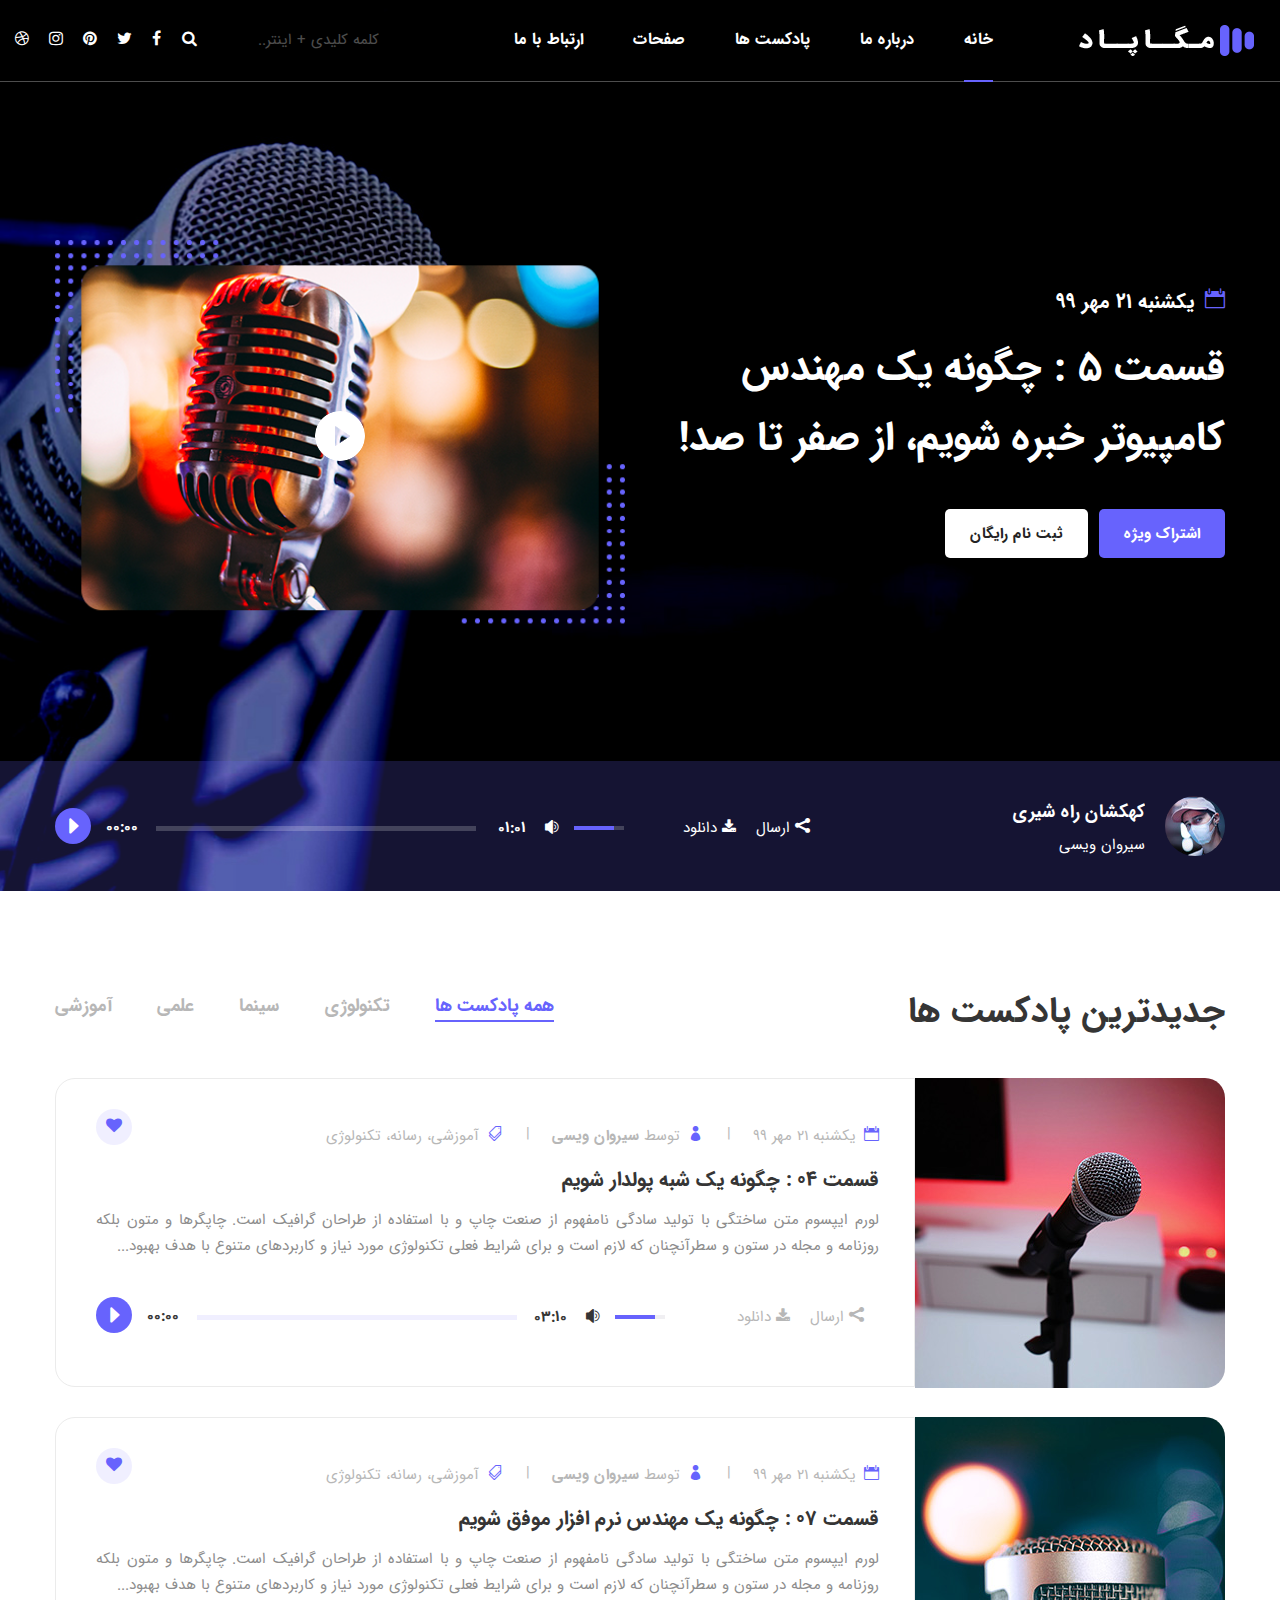
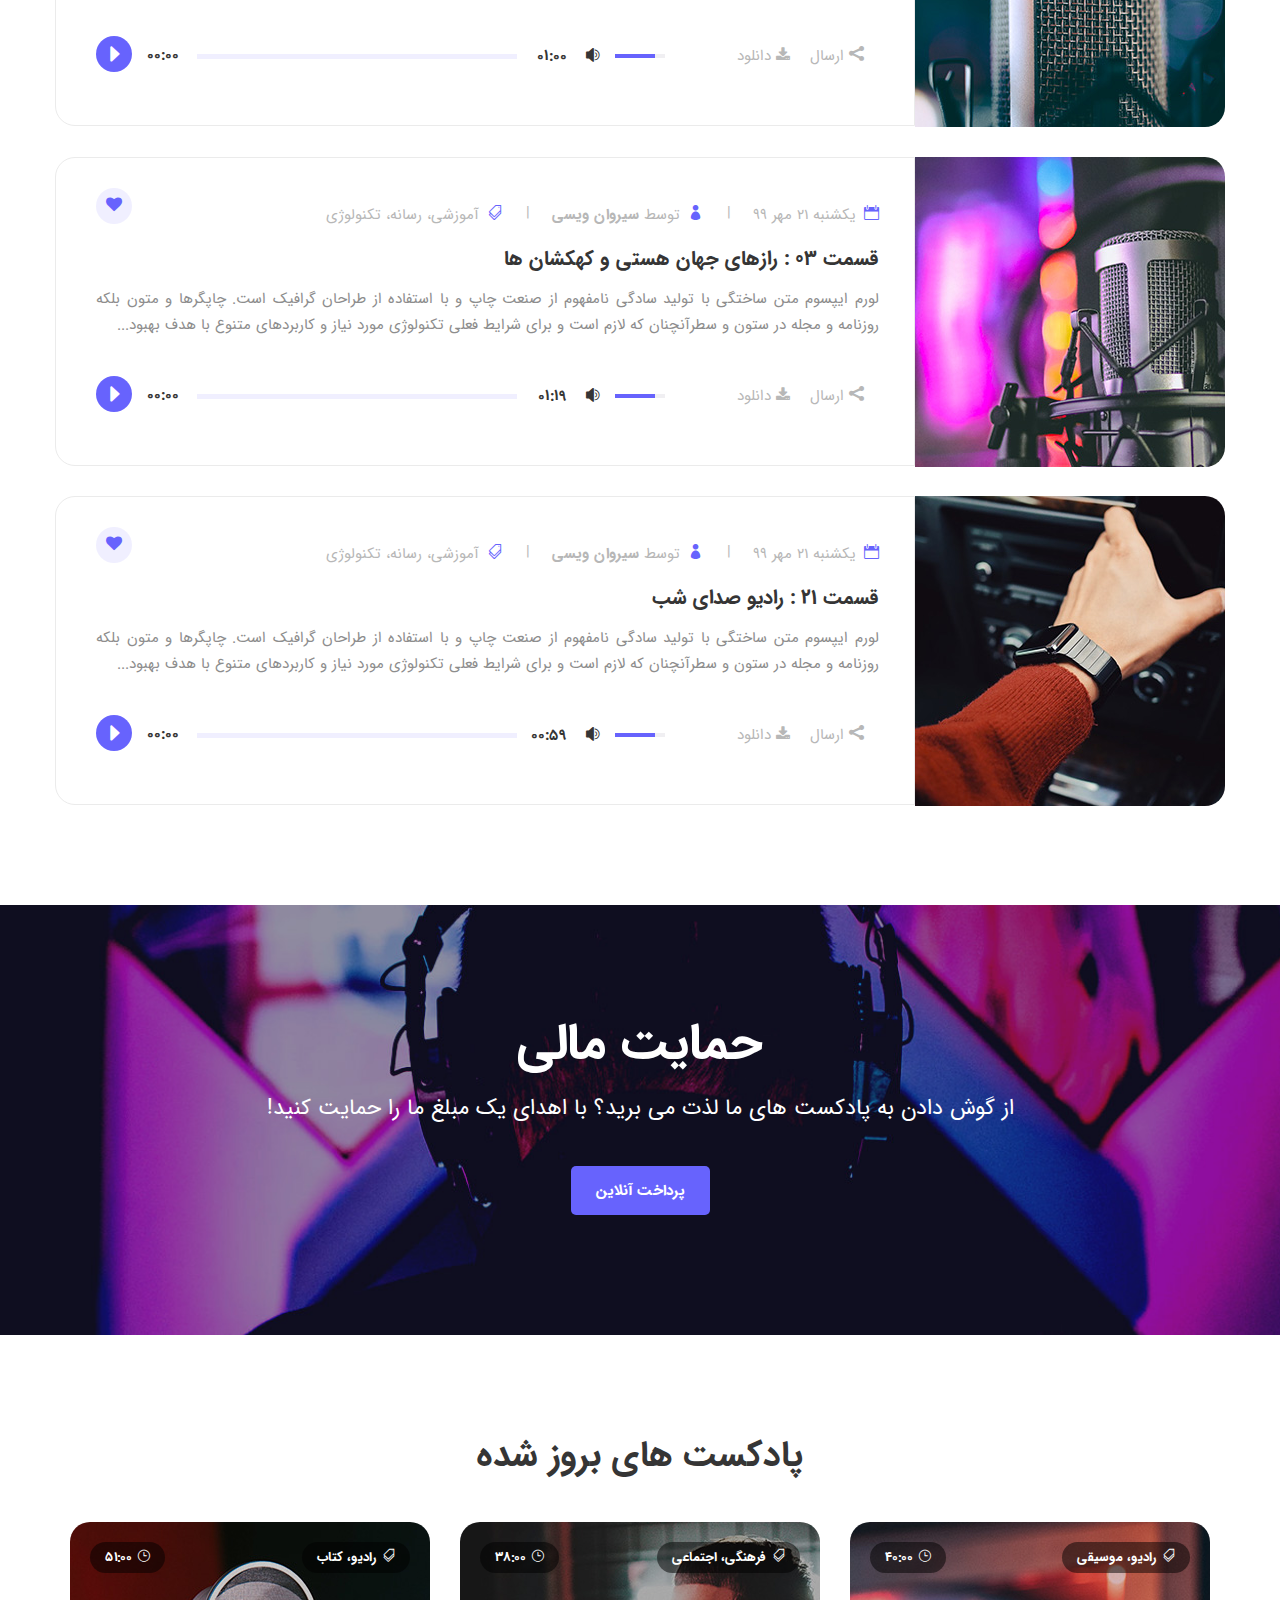
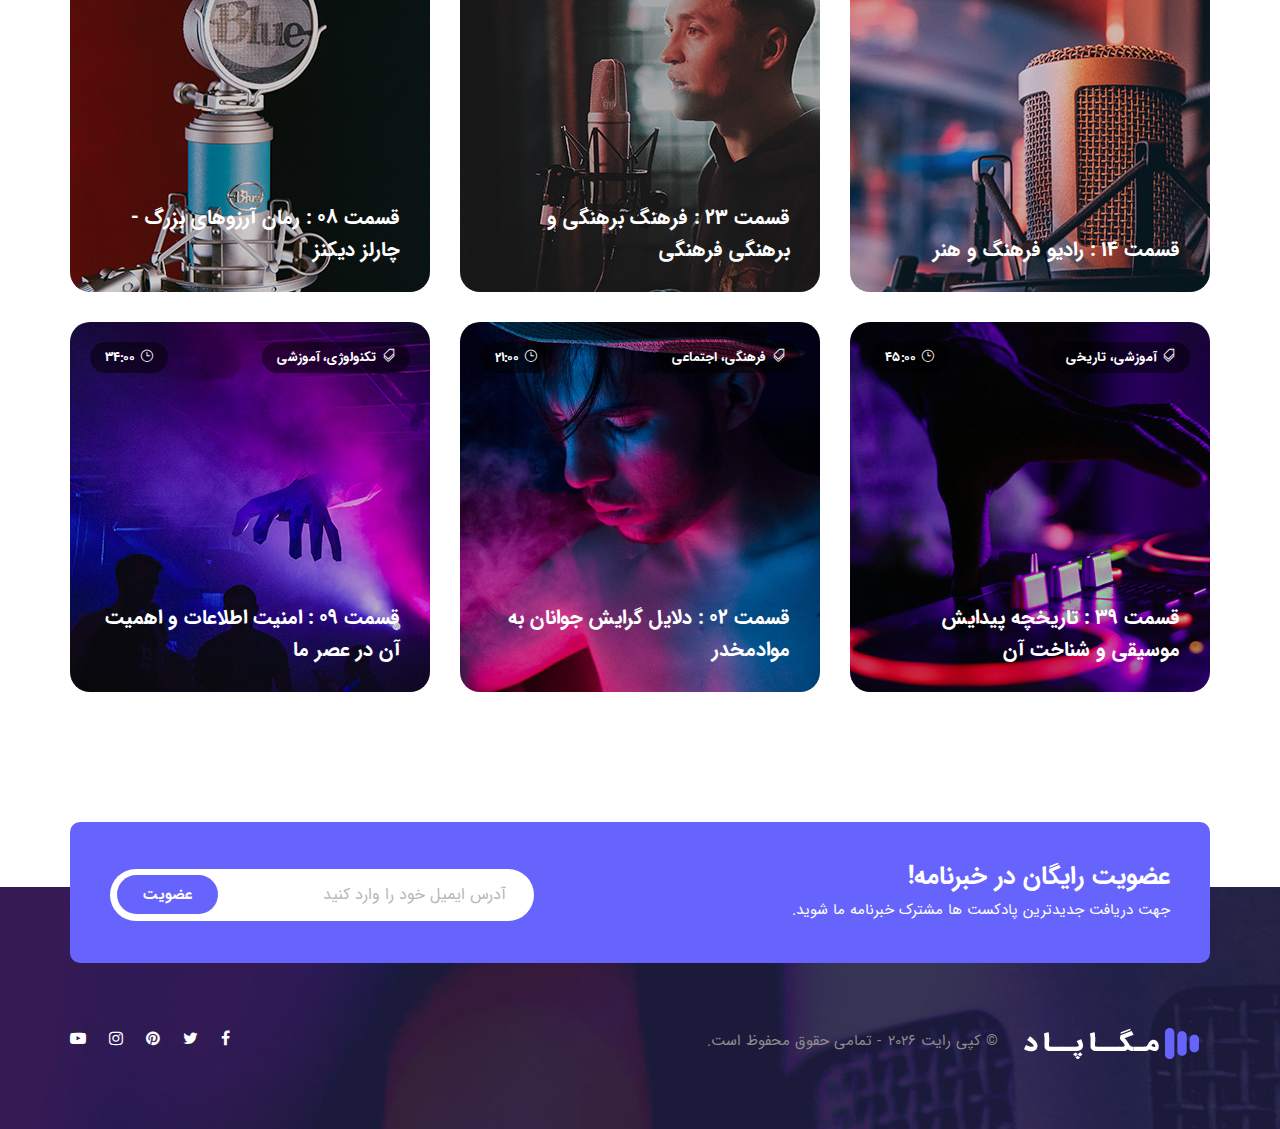
==== index.html @ a7cc5e94 "start project" ====
<!DOCTYPE html>
<html lang="fa">

<head>
    <meta charset="UTF-8">
    <meta name="description" content="Megapod Template">
    <meta name="keywords" content="Megapod, unica, creative, html">
    <meta name="viewport" content="width=device-width, initial-scale=1.0">
    <meta http-equiv="X-UA-Compatible" content="ie=edge">
    <title>مگا پاد | صفحه اصلی</title>

    <!-- Google Font -->
    <link href="https://fonts.googleapis.com/css2?family=Nunito:wght@300;400;600;700;800;900&display=swap"
          rel="stylesheet">

    <!-- Css Styles -->
    <link rel="stylesheet" href="css/bootstrap.min.css" type="text/css">
    <link rel="stylesheet" href="css/font-awesome.min.css" type="text/css">
    <link rel="stylesheet" href="css/elegant-icons.css" type="text/css">
    <link rel="stylesheet" href="css/magnific-popup.css" type="text/css">
    <link rel="stylesheet" href="css/owl.carousel.min.css" type="text/css">
    <link rel="stylesheet" href="css/slicknav.min.css" type="text/css">
    <link rel="stylesheet" href="css/style.css" type="text/css">
</head>

<body>
<!-- Page Preloder -->
<div id="preloder">
    <div class="loader"></div>
</div>
<!-- Offcanvas Menu Begin -->
<div class="offcanvas-menu-overlay"></div>
<div class="offcanvas-menu-wrapper">
    <div class="offcanvas__search">
        <form action="#">
            <input type="text" placeholder="کلمه کلیدی + اینتر..">
            <button type="submit"><i class="fa fa-search"></i></button>
        </form>
    </div>
    <div class="offcanvas__logo">
        <a href="./index.html"><img src="img/logo.png" alt=""></a>
    </div>
    <div id="mobile-menu-wrap"></div>
    <div class="offcanvas__social">
        <a href="#"><i class="fa fa-facebook"></i></a>
        <a href="#"><i class="fa fa-twitter"></i></a>
        <a href="#"><i class="fa fa-pinterest"></i></a>
        <a href="#"><i class="fa fa-instagram"></i></a>
        <a href="#"><i class="fa fa-dribbble"></i></a>
    </div>
</div>
<!-- Offcanvas Menu End -->

<!-- Header Section Begin -->
<header class="header">
    <div class="container-fluid">
        <div class="row">
            <div class="col-lg-8">
                <div class="header__logo">
                    <a href="./index.html"><img src="img/logo.png" alt=""></a>
                </div>
                <nav class="header__menu mobile-menu">
                    <ul>
                        <li class="active"><a href="./index.html">خانه</a></li>
                        <li><a href="./about.html">درباره ما</a></li>
                        <li><a href="./episodes.html">پادکست ها</a></li>
                        <li><a href="#">صفحات</a>
                            <ul class="dropdown">
                                <li><a href="./episodes-details.html">مشخصات پادکست</a></li>
                                <li><a href="./blog.html">بلاگ</a></li>
                                <li><a href="./blog-details.html">مشخصات بلاگ</a></li>
                            </ul>
                        </li>
                        <li><a href="./contact.html">ارتباط با ما</a></li>
                    </ul>
                </nav>
            </div>
            <div class="col-lg-4">
                <div class="header__left">
                    <div class="header__left__search">
                        <form action="#">
                            <input type="text" placeholder="کلمه کلیدی + اینتر..">
                            <button type="submit"><i class="fa fa-search"></i></button>
                        </form>
                    </div>
                    <div class="header__left__social">
                        <a href="#"><i class="fa fa-facebook"></i></a>
                        <a href="#"><i class="fa fa-twitter"></i></a>
                        <a href="#"><i class="fa fa-pinterest"></i></a>
                        <a href="#"><i class="fa fa-instagram"></i></a>
                        <a href="#"><i class="fa fa-dribbble"></i></a>
                    </div>
                </div>
            </div>
        </div>
        <div class="canvas__open"><i class="fa fa-bars"></i></div>
    </div>
</header>
<!-- Header Section End -->

<!-- Hero Section Begin -->
<section class="hero spad set-bg" data-setbg="img/hero/hero-bg.jpg">
    <div class="container">
        <div class="row">
            <div class="col-lg-6">
                <div class="hero__text">
                    <h5><span class="icon_calendar"></span> یکشنبه 21 مهر 99</h5>
                    <h2>قسمت 5 : چگونه یک مهندس کامپیوتر خبره شویم، از صفر تا صد!</h2>
                    <a href="#" class="primary-btn">اشتراک ویژه</a>
                    <a href="#" class="primary-btn white-btn">ثبت نام رایگان</a>
                </div>
            </div>
            <div class="col-lg-6">
                <div class="hero__pic set-bg" data-setbg="img/hero/hero-video.png">
                    <a href="https://w.soundcloud.com/player/?url=https%3A//api.soundcloud.com/tracks/249690664&color=%23ff5500&auto_play=false&hide_related=false&show_comments=true&show_user=true&show_reposts=false&show_teaser=true&visual=true"
                       class="play-btn video-popup"><img src="img/hero/play-btn.png" alt=""></a>
                </div>
            </div>
        </div>
    </div>
    <div class="single__track">
        <div class="container">
            <div class="row">
                <div class="col-lg-4">
                    <div class="single__track__item">
                        <div class="single__track__item__pic">
                            <img src="img/hero/hero-track.jpg" alt="">
                        </div>
                        <div class="single__track__item__text">
                            <h5>کهکشان راه شیری</h5>
                            <span>سیروان ویسی</span>
                        </div>
                    </div>
                </div>
                <div class="col-lg-8" style="direction: ltr !important;">
                    <div class="single__track__option ltr">
                        <div class="jp-jplayer jplayer" data-ancestor=".jp_container" data-url="music-files/2.mp3">
                        </div>
                        <div class="jp-audio jp_container" role="application" aria-label="media player">
                            <div class="jp-gui jp-interface">
                                <!-- Player Controls -->
                                <div class="player_controls_box">
                                    <button class="jp-play player_button" tabindex="0"></button>
                                </div>
                                <!-- Progress Bar -->
                                <div class="player_bars">
                                    <div class="jp-progress">
                                        <div class="jp-seek-bar">
                                            <div>
                                                <div class="jp-play-bar">
                                                    <div class="jp-current-time" role="timer" aria-label="time">0:00
                                                    </div>
                                                </div>
                                            </div>
                                        </div>
                                    </div>
                                    <div class="jp-duration ml-auto" role="timer" aria-label="duration">00:00</div>
                                </div>
                                <!-- Volume Controls -->
                                <div class="jp-volume-controls">
                                    <button class="jp-mute" tabindex="0"><span
                                            class="icon_volume-high"></span></button>
                                    <div class="jp-volume-bar">
                                        <div class="jp-volume-bar-value" style="width: 0%;"></div>
                                    </div>
                                </div>
                            </div>
                            <div class="jp-btns rtl">
                                <a href="#"><i class="social_share"></i> ارسال</a>
                                <a href="#"><i class="fa fa-download"></i> دانلود</a>
                            </div>
                        </div>
                    </div>
                </div>
            </div>
        </div>
    </div>
</section>
<!-- Hero Section End -->

<!-- Podcast Section Begin -->
<section class="podcast spad">
    <div class="container">
        <div class="podcast__top">
            <div class="row">
                <div class="col-lg-5 col-md-5">
                    <h2>جدیدترین پادکست ها</h2>
                </div>
                <div class="col-lg-7 col-md-7">
                    <ul class="filter__controls">
                        <li class="active" data-filter="*">همه پادکست ها</li>
                        <li data-filter=".entrepreneurship">تکنولوژی</li>
                        <li data-filter=".media">سینما</li>
                        <li data-filter=".tech">علمی</li>
                        <li data-filter=".tutorials">آموزشی</li>
                    </ul>
                </div>
            </div>
        </div>
        <div class="row podcast-filter">
            <div class="col-lg-12 mix entrepreneurship">
                <div class="podcast__item">
                    <div class="podcast__item__pic">
                        <img src="img/podcast/podcast-1.jpg" alt="">
                    </div>
                    <div class="podcast__item__text">
                        <a href="#" class="heart-icon"><i class="fa fa-heart"></i></a>
                        <ul>
                            <li><span class="icon_calendar"></span> یکشنبه 21 مهر 99</li>
                            <li><span class="icon_profile"></span> توسط <b>سیروان ویسی</b></li>
                            <li><span class="icon_tags_alt"></span> آموزشی، رسانه، تکنولوژی</li>
                        </ul>
                        <h4>قسمت 04 : چگونه یک شبه پولدار شویم</h4>
                        <p>
                            لورم ایپسوم متن ساختگی با تولید سادگی نامفهوم از صنعت چاپ و با استفاده از طراحان گرافیک است. چاپگرها و متون بلکه روزنامه و مجله در ستون و سطرآنچنان که لازم است و برای شرایط فعلی تکنولوژی مورد نیاز و کاربردهای متنوع با هدف بهبود...
                        </p>
                        <div class="track__option ltr">
                            <div class="jp-jplayer jplayer" data-ancestor=".jp_container-1"
                                 data-url="music-files/3.mp3"></div>
                            <div class="jp-audio jp_container-1" role="application" aria-label="media player">
                                <div class="jp-gui jp-interface">
                                    <!-- Player Controls -->
                                    <div class="player_controls_box">
                                        <button class="jp-play player_button" tabindex="0"></button>
                                    </div>
                                    <!-- Progress Bar -->
                                    <div class="player_bars">
                                        <div class="jp-progress">
                                            <div class="jp-seek-bar">
                                                <div>
                                                    <div class="jp-play-bar">
                                                        <div class="jp-current-time" role="timer" aria-label="time">
                                                            0:00
                                                        </div>
                                                    </div>
                                                </div>
                                            </div>
                                        </div>
                                        <div class="jp-duration ml-auto" role="timer" aria-label="duration">00:00
                                        </div>
                                    </div>
                                    <!-- Volume Controls -->
                                    <div class="jp-volume-controls">
                                        <button class="jp-mute" tabindex="0"><span
                                                class="icon_volume-high"></span></button>
                                        <div class="jp-volume-bar">
                                            <div class="jp-volume-bar-value" style="width: 0%;"></div>
                                        </div>
                                    </div>
                                </div>
                                <div class="jp-btns rtl">
                                    <a href="#"><i class="social_share"></i> ارسال</a>
                                    <a href="#"><i class="fa fa-download"></i> دانلود</a>
                                </div>
                            </div>
                        </div>
                    </div>
                </div>
            </div>
            <div class="col-lg-12 mix media">
                <div class="podcast__item">
                    <div class="podcast__item__pic">
                        <img src="img/podcast/podcast-2.jpg" alt="">
                    </div>
                    <div class="podcast__item__text">
                        <a href="#" class="heart-icon"><i class="fa fa-heart"></i></a>
                        <ul>
                            <li><span class="icon_calendar"></span> یکشنبه 21 مهر 99</li>
                            <li><span class="icon_profile"></span> توسط <b>سیروان ویسی</b></li>
                            <li><span class="icon_tags_alt"></span> آموزشی، رسانه، تکنولوژی</li>
                        </ul>
                        <h4>قسمت 07 : چگونه یک مهندس نرم افزار موفق شویم</h4>
                        <p>
                            لورم ایپسوم متن ساختگی با تولید سادگی نامفهوم از صنعت چاپ و با استفاده از طراحان گرافیک است. چاپگرها و متون بلکه روزنامه و مجله در ستون و سطرآنچنان که لازم است و برای شرایط فعلی تکنولوژی مورد نیاز و کاربردهای متنوع با هدف بهبود...
                        </p>
                        <div class="track__option ltr">
                            <div class="jp-jplayer jplayer" data-ancestor=".jp_container-2"
                                 data-url="music-files/4.mp3"></div>
                            <div class="jp-audio jp_container-2" role="application" aria-label="media player">
                                <div class="jp-gui jp-interface">
                                    <!-- Player Controls -->
                                    <div class="player_controls_box">
                                        <button class="jp-play player_button" tabindex="0"></button>
                                    </div>
                                    <!-- Progress Bar -->
                                    <div class="player_bars">
                                        <div class="jp-progress">
                                            <div class="jp-seek-bar">
                                                <div>
                                                    <div class="jp-play-bar">
                                                        <div class="jp-current-time" role="timer" aria-label="time">
                                                            0:00
                                                        </div>
                                                    </div>
                                                </div>
                                            </div>
                                        </div>
                                        <div class="jp-duration ml-auto" role="timer" aria-label="duration">00:00
                                        </div>
                                    </div>
                                    <!-- Volume Controls -->
                                    <div class="jp-volume-controls">
                                        <button class="jp-mute" tabindex="0"><span
                                                class="icon_volume-high"></span></button>
                                        <div class="jp-volume-bar">
                                            <div class="jp-volume-bar-value" style="width: 0%;"></div>
                                        </div>
                                    </div>
                                </div>
                                <div class="jp-btns rtl">
                                    <a href="#"><i class="social_share"></i> ارسال</a>
                                    <a href="#"><i class="fa fa-download"></i> دانلود</a>
                                </div>
                            </div>
                        </div>
                    </div>
                </div>
            </div>
            <div class="col-lg-12 mix tech">
                <div class="podcast__item ">
                    <div class="podcast__item__pic">
                        <img src="img/podcast/podcast-3.jpg" alt="">
                    </div>
                    <div class="podcast__item__text">
                        <a href="#" class="heart-icon"><i class="fa fa-heart"></i></a>
                        <ul>
                            <li><span class="icon_calendar"></span> یکشنبه 21 مهر 99</li>
                            <li><span class="icon_profile"></span> توسط <b>سیروان ویسی</b></li>
                            <li><span class="icon_tags_alt"></span> آموزشی، رسانه، تکنولوژی</li>
                        </ul>
                        <h4>قسمت 03 : رازهای جهان هستی و کهکشان ها</h4>
                        <p>
                            لورم ایپسوم متن ساختگی با تولید سادگی نامفهوم از صنعت چاپ و با استفاده از طراحان گرافیک است. چاپگرها و متون بلکه روزنامه و مجله در ستون و سطرآنچنان که لازم است و برای شرایط فعلی تکنولوژی مورد نیاز و کاربردهای متنوع با هدف بهبود...
                        </p>
                        <div class="track__option ltr">
                            <div class="jp-jplayer jplayer" data-ancestor=".jp_container-3"
                                 data-url="music-files/5.mp3"></div>
                            <div class="jp-audio jp_container-3" role="application" aria-label="media player">
                                <div class="jp-gui jp-interface">
                                    <!-- Player Controls -->
                                    <div class="player_controls_box">
                                        <button class="jp-play player_button" tabindex="0"></button>
                                    </div>
                                    <!-- Progress Bar -->
                                    <div class="player_bars">
                                        <div class="jp-progress">
                                            <div class="jp-seek-bar">
                                                <div>
                                                    <div class="jp-play-bar">
                                                        <div class="jp-current-time" role="timer" aria-label="time">
                                                            0:00
                                                        </div>
                                                    </div>
                                                </div>
                                            </div>
                                        </div>
                                        <div class="jp-duration ml-auto" role="timer" aria-label="duration">00:00
                                        </div>
                                    </div>
                                    <!-- Volume Controls -->
                                    <div class="jp-volume-controls">
                                        <button class="jp-mute" tabindex="0"><span
                                                class="icon_volume-high"></span></button>
                                        <div class="jp-volume-bar">
                                            <div class="jp-volume-bar-value" style="width: 0%;"></div>
                                        </div>
                                    </div>
                                </div>
                                <div class="jp-btns rtl">
                                    <a href="#"><i class="social_share"></i> ارسال</a>
                                    <a href="#"><i class="fa fa-download"></i> دانلود</a>
                                </div>
                            </div>
                        </div>
                    </div>
                </div>
            </div>
            <div class="col-lg-12 mix tutorials">
                <div class="podcast__item">
                    <div class="podcast__item__pic">
                        <img src="img/podcast/podcast-4.jpg" alt="">
                    </div>
                    <div class="podcast__item__text">
                        <a href="#" class="heart-icon"><i class="fa fa-heart"></i></a>
                        <ul>
                            <li><span class="icon_calendar"></span> یکشنبه 21 مهر 99</li>
                            <li><span class="icon_profile"></span> توسط <b>سیروان ویسی</b></li>
                            <li><span class="icon_tags_alt"></span> آموزشی، رسانه، تکنولوژی</li>
                        </ul>
                        <h4>قسمت 21 : رادیو صدای شب</h4>
                        <p>
                            لورم ایپسوم متن ساختگی با تولید سادگی نامفهوم از صنعت چاپ و با استفاده از طراحان گرافیک است. چاپگرها و متون بلکه روزنامه و مجله در ستون و سطرآنچنان که لازم است و برای شرایط فعلی تکنولوژی مورد نیاز و کاربردهای متنوع با هدف بهبود...
                        </p>
                        <div class="track__option ltr">
                            <div class="jp-jplayer jplayer" data-ancestor=".jp_container-4"
                                 data-url="music-files/6.mp3"></div>
                            <div class="jp-audio jp_container-4" role="application" aria-label="media player">
                                <div class="jp-gui jp-interface">
                                    <!-- Player Controls -->
                                    <div class="player_controls_box">
                                        <button class="jp-play player_button" tabindex="0"></button>
                                    </div>
                                    <!-- Progress Bar -->
                                    <div class="player_bars">
                                        <div class="jp-progress">
                                            <div class="jp-seek-bar">
                                                <div>
                                                    <div class="jp-play-bar">
                                                        <div class="jp-current-time" role="timer" aria-label="time">
                                                            0:00
                                                        </div>
                                                    </div>
                                                </div>
                                            </div>
                                        </div>
                                        <div class="jp-duration ml-auto" role="timer" aria-label="duration">00:00
                                        </div>
                                    </div>
                                    <!-- Volume Controls -->
                                    <div class="jp-volume-controls">
                                        <button class="jp-mute" tabindex="0"><span
                                                class="icon_volume-high"></span></button>
                                        <div class="jp-volume-bar">
                                            <div class="jp-volume-bar-value" style="width: 0%;"></div>
                                        </div>
                                    </div>
                                </div>
                                <div class="jp-btns rtl">
                                    <a href="#"><i class="social_share"></i> ارسال</a>
                                    <a href="#"><i class="fa fa-download"></i> دانلود</a>
                                </div>
                            </div>
                        </div>
                    </div>
                </div>
            </div>
        </div>
    </div>
</section>
<!-- Podcast Section End -->

<!-- Call To Action Section Begin -->
<section class="callto spad set-bg" data-setbg="img/call-bg.jpg">
    <div class="container">
        <div class="row">
            <div class="col-lg-12">
                <div class="callto__text">
                    <h2>حمایت مالی</h2>
                    <p style="text-align: unset">از گوش دادن به پادکست های ما لذت می برید؟ با اهدای یک مبلغ ما را حمایت
                        کنید!</p>
                    <a href="#" class="primary-btn">پرداخت آنلاین</a>
                </div>
            </div>
        </div>
    </div>
</section>
<!-- Call To Action Section End -->

<!-- Episodes Section Begin -->
<section class="episodes spad">
    <div class="container">
        <div class="row">
            <div class="col-lg-12">
                <div class="section-title">
                    <h2>پادکست های بروز شده</h2>
                </div>
            </div>
        </div>
        <div class="row">
            <div class="col-lg-4 col-md-6">
                <div class="episodes__item set-bg" data-setbg="img/episodes/episodes-1.jpg">
                    <div class="tags"><span class="icon_tags_alt"></span> رادیو، موسیقی</div>
                    <div class="time ltr">40:00<span class="icon_clock_alt"></span></div>
                    <a href="https://w.soundcloud.com/player/?url=https%3A//api.soundcloud.com/tracks/249690664&color=%23ff5500&auto_play=false&hide_related=false&show_comments=true&show_user=true&show_reposts=false&show_teaser=true&visual=true"
                       class="play-btn video-popup"><img src="img/play.png" alt=""></a>
                    <div class="episodes__text">
                        <h4>قسمت 14 : رادیو فرهنگ و هنر</h4>
                        <p><span class="icon_calendar"></span> چهارشنبه 26 آبان 99</p>
                    </div>
                </div>
            </div>
            <div class="col-lg-4 col-md-6">
                <div class="episodes__item set-bg" data-setbg="img/episodes/episodes-2.jpg">
                    <div class="tags"><span class="icon_tags_alt"></span> فرهنگی، اجتماعی</div>
                    <div class="time ltr">38:00<span class="icon_clock_alt"></span></div>
                    <a href="https://w.soundcloud.com/player/?url=https%3A//api.soundcloud.com/tracks/249690664&color=%23ff5500&auto_play=false&hide_related=false&show_comments=true&show_user=true&show_reposts=false&show_teaser=true&visual=true"
                       class="play-btn video-popup"><img src="img/play.png" alt=""></a>
                    <div class="episodes__text">
                        <h4>قسمت 23 : فرهنگ برهنگی و برهنگی فرهنگی</h4>
                        <p><span class="icon_calendar"></span> جمعه 11 آبان 99</p>
                    </div>
                </div>
            </div>
            <div class="col-lg-4 col-md-6">
                <div class="episodes__item set-bg" data-setbg="img/episodes/episodes-3.jpg">
                    <div class="tags"><span class="icon_tags_alt"></span> رادیو، کتاب</div>
                    <div class="time ltr">51:00<span class="icon_clock_alt"></span></div>
                    <a href="https://w.soundcloud.com/player/?url=https%3A//api.soundcloud.com/tracks/249690664&color=%23ff5500&auto_play=false&hide_related=false&show_comments=true&show_user=true&show_reposts=false&show_teaser=true&visual=true"
                       class="play-btn video-popup"><img src="img/play.png" alt=""></a>
                    <div class="episodes__text">
                        <h4>قسمت 08 : رمان آرزوهای بزرگ - چارلز دیکنز</h4>
                        <p><span class="icon_calendar"></span> دوشنبه 01 آبان 99</p>
                    </div>
                </div>
            </div>
            <div class="col-lg-4 col-md-6">
                <div class="episodes__item set-bg" data-setbg="img/episodes/episodes-4.jpg">
                    <div class="tags"><span class="icon_tags_alt"></span> آموزشی، تاریخی</div>
                    <div class="time ltr">45:00<span class="icon_clock_alt"></span></div>
                    <a href="https://w.soundcloud.com/player/?url=https%3A//api.soundcloud.com/tracks/249690664&color=%23ff5500&auto_play=false&hide_related=false&show_comments=true&show_user=true&show_reposts=false&show_teaser=true&visual=true"
                       class="play-btn video-popup"><img src="img/play.png" alt=""></a>
                    <div class="episodes__text">
                        <h4>قسمت 39 : تاریخچه پیدایش موسیقی و شناخت آن</h4>
                        <p><span class="icon_calendar"></span> پنجشنبه 24 مهر 99</p>
                    </div>
                </div>
            </div>
            <div class="col-lg-4 col-md-6">
                <div class="episodes__item set-bg" data-setbg="img/episodes/episodes-5.jpg">
                    <div class="tags"><span class="icon_tags_alt"></span> فرهنگی، اجتماعی</div>
                    <div class="time ltr">21:00<span class="icon_clock_alt"></span></div>
                    <a href="https://w.soundcloud.com/player/?url=https%3A//api.soundcloud.com/tracks/249690664&color=%23ff5500&auto_play=false&hide_related=false&show_comments=true&show_user=true&show_reposts=false&show_teaser=true&visual=true"
                       class="play-btn video-popup"><img src="img/play.png" alt=""></a>
                    <div class="episodes__text">
                        <h4>قسمت 02 : دلایل گرایش جوانان به موادمخدر</h4>
                        <p><span class="icon_calendar"></span> سه شنبه 16 مهر 99</p>
                    </div>
                </div>
            </div>
            <div class="col-lg-4 col-md-6">
                <div class="episodes__item set-bg" data-setbg="img/episodes/episodes-6.jpg">
                    <div class="tags"><span class="icon_tags_alt"></span> تکنولوژی، آموزشی</div>
                    <div class="time ltr">34:00<span class="icon_clock_alt"></span></div>
                    <a href="https://w.soundcloud.com/player/?url=https%3A//api.soundcloud.com/tracks/249690664&color=%23ff5500&auto_play=false&hide_related=false&show_comments=true&show_user=true&show_reposts=false&show_teaser=true&visual=true"
                       class="play-btn video-popup"><img src="img/play.png" alt=""></a>
                    <div class="episodes__text">
                        <h4>قسمت 09 : امنیت اطلاعات و اهمیت آن در عصر ما</h4>
                        <p><span class="icon_calendar"></span> شنبه 01 مهر 99</p>
                    </div>
                </div>
            </div>
        </div>
    </div>
</section>
<!-- Episodes Section End -->

<!-- Footer Section Begin -->
<footer class="footer set-bg" data-setbg="img/footer-bg.jpg">
    <div class="container">
        <div class="footer__subscriber">
            <div class="row">
                <div class="col-lg-5">
                    <div class="footer__subscriber__text">
                        <h3>عضویت رایگان در خبرنامه!</h3>
                        <p>جهت دریافت جدیدترین پادکست ها مشترک خبرنامه ما شوید.</p>
                    </div>
                </div>
                <div class="col-lg-5 offset-lg-2">
                    <form action="#" class="footer__subscriber__form">
                        <input type="text" placeholder="آدرس ایمیل خود را وارد کنید">
                        <button type="submit" class="site-btn">عضویت</button>
                    </form>
                </div>
            </div>
        </div>
        <div class="row">
            <div class="col-lg-9 col-md-9">
                <div class="footer__widget">
                    <div class="footer__logo">
                        <a href="#"><img src="img/logo.png" alt=""></a>
                    </div>
                    <p class="footer__copyright__text">© کپی رایت
                        <script>
                            document.write(new Date().getFullYear());
                        </script>
                         - تمامی حقوق محفوظ است.
                    </p>
                </div>
            </div>
            <div class="col-lg-3 col-md-3">
                <div class="footer__social">
                    <a href="#"><i class="fa fa-facebook"></i></a>
                    <a href="#"><i class="fa fa-twitter"></i></a>
                    <a href="#"><i class="fa fa-pinterest"></i></a>
                    <a href="#"><i class="fa fa-instagram"></i></a>
                    <a href="#"><i class="fa fa-youtube-play"></i></a>
                </div>
            </div>
        </div>
    </div>
</footer>
<!-- Footer Section End -->

<!-- Js Plugins -->
<script src="js/jquery-3.3.1.min.js"></script>
<script src="js/bootstrap.min.js"></script>
<script src="js/jquery.magnific-popup.min.js"></script>
<script src="js/mixitup.min.js"></script>
<script src="js/jquery.slicknav.js"></script>
<script src="js/owl.carousel.min.js"></script>
<script src="js/main.js"></script>

<!-- Music Plugin -->
<script src="js/jquery.jplayer.min.js"></script>
<script src="js/jplayerInit.js"></script>
</body>

</html>
---- css/elegant-icons.css ----
@font-face {
	font-family: 'ElegantIcons';
	src:url('../fonts/ElegantIcons.eot');
	src:url('../fonts/ElegantIcons.eot?#iefix') format('embedded-opentype'),
		url('../fonts/ElegantIcons.woff') format('woff'),
		url('../fonts/ElegantIcons.ttf') format('truetype'),
		url('../fonts/ElegantIcons.svg#ElegantIcons') format('svg');
	font-weight: normal;
	font-style: normal;
}

/* Use the following CSS code if you want to use data attributes for inserting your icons */
[data-icon]:before {
	font-family: 'ElegantIcons';
	content: attr(data-icon);
	speak: none;
	font-weight: normal;
	font-variant: normal;
	text-transform: none;
	line-height: 1;
	-webkit-font-smoothing: antialiased;
	-moz-osx-font-smoothing: grayscale;
}

/* Use the following CSS code if you want to have a class per icon */
/*
Instead of a list of all class selectors,
you can use the generic selector below, but it's slower:
[class*="your-class-prefix"] {
*/
.arrow_up, .arrow_down, .arrow_left, .arrow_right, .arrow_left-up, .arrow_right-up, .arrow_right-down, .arrow_left-down, .arrow-up-down, .arrow_up-down_alt, .arrow_left-right_alt, .arrow_left-right, .arrow_expand_alt2, .arrow_expand_alt, .arrow_condense, .arrow_expand, .arrow_move, .arrow_carrot-up, .arrow_carrot-down, .arrow_carrot-left, .arrow_carrot-right, .arrow_carrot-2up, .arrow_carrot-2down, .arrow_carrot-2left, .arrow_carrot-2right, .arrow_carrot-up_alt2, .arrow_carrot-down_alt2, .arrow_carrot-left_alt2, .arrow_carrot-right_alt2, .arrow_carrot-2up_alt2, .arrow_carrot-2down_alt2, .arrow_carrot-2left_alt2, .arrow_carrot-2right_alt2, .arrow_triangle-up, .arrow_triangle-down, .arrow_triangle-left, .arrow_triangle-right, .arrow_triangle-up_alt2, .arrow_triangle-down_alt2, .arrow_triangle-left_alt2, .arrow_triangle-right_alt2, .arrow_back, .icon_minus-06, .icon_plus, .icon_close, .icon_check, .icon_minus_alt2, .icon_plus_alt2, .icon_close_alt2, .icon_check_alt2, .icon_zoom-out_alt, .icon_zoom-in_alt, .icon_search, .icon_box-empty, .icon_box-selected, .icon_minus-box, .icon_plus-box, .icon_box-checked, .icon_circle-empty, .icon_circle-slelected, .icon_stop_alt2, .icon_stop, .icon_pause_alt2, .icon_pause, .icon_menu, .icon_menu-square_alt2, .icon_menu-circle_alt2, .icon_ul, .icon_ol, .icon_adjust-horiz, .icon_adjust-vert, .icon_document_alt, .icon_documents_alt, .icon_pencil, .icon_pencil-edit_alt, .icon_pencil-edit, .icon_folder-alt, .icon_folder-open_alt, .icon_folder-add_alt, .icon_info_alt, .icon_error-oct_alt, .icon_error-circle_alt, .icon_error-triangle_alt, .icon_question_alt2, .icon_question, .icon_comment_alt, .icon_chat_alt, .icon_vol-mute_alt, .icon_volume-low_alt, .icon_volume-high_alt, .icon_quotations, .icon_quotations_alt2, .icon_clock_alt, .icon_lock_alt, .icon_lock-open_alt, .icon_key_alt, .icon_cloud_alt, .icon_cloud-upload_alt, .icon_cloud-download_alt, .icon_image, .icon_images, .icon_lightbulb_alt, .icon_gift_alt, .icon_house_alt, .icon_genius, .icon_mobile, .icon_tablet, .icon_laptop, .icon_desktop, .icon_camera_alt, .icon_mail_alt, .icon_cone_alt, .icon_ribbon_alt, .icon_bag_alt, .icon_creditcard, .icon_cart_alt, .icon_paperclip, .icon_tag_alt, .icon_tags_alt, .icon_trash_alt, .icon_cursor_alt, .icon_mic_alt, .icon_compass_alt, .icon_pin_alt, .icon_pushpin_alt, .icon_map_alt, .icon_drawer_alt, .icon_toolbox_alt, .icon_book_alt, .icon_calendar, .icon_film, .icon_table, .icon_contacts_alt, .icon_headphones, .icon_lifesaver, .icon_piechart, .icon_refresh, .icon_link_alt, .icon_link, .icon_loading, .icon_blocked, .icon_archive_alt, .icon_heart_alt, .icon_star_alt, .icon_star-half_alt, .icon_star, .icon_star-half, .icon_tools, .icon_tool, .icon_cog, .icon_cogs, .arrow_up_alt, .arrow_down_alt, .arrow_left_alt, .arrow_right_alt, .arrow_left-up_alt, .arrow_right-up_alt, .arrow_right-down_alt, .arrow_left-down_alt, .arrow_condense_alt, .arrow_expand_alt3, .arrow_carrot_up_alt, .arrow_carrot-down_alt, .arrow_carrot-left_alt, .arrow_carrot-right_alt, .arrow_carrot-2up_alt, .arrow_carrot-2dwnn_alt, .arrow_carrot-2left_alt, .arrow_carrot-2right_alt, .arrow_triangle-up_alt, .arrow_triangle-down_alt, .arrow_triangle-left_alt, .arrow_triangle-right_alt, .icon_minus_alt, .icon_plus_alt, .icon_close_alt, .icon_check_alt, .icon_zoom-out, .icon_zoom-in, .icon_stop_alt, .icon_menu-square_alt, .icon_menu-circle_alt, .icon_document, .icon_documents, .icon_pencil_alt, .icon_folder, .icon_folder-open, .icon_folder-add, .icon_folder_upload, .icon_folder_download, .icon_info, .icon_error-circle, .icon_error-oct, .icon_error-triangle, .icon_question_alt, .icon_comment, .icon_chat, .icon_vol-mute, .icon_volume-low, .icon_volume-high, .icon_quotations_alt, .icon_clock, .icon_lock, .icon_lock-open, .icon_key, .icon_cloud, .icon_cloud-upload, .icon_cloud-download, .icon_lightbulb, .icon_gift, .icon_house, .icon_camera, .icon_mail, .icon_cone, .icon_ribbon, .icon_bag, .icon_cart, .icon_tag, .icon_tags, .icon_trash, .icon_cursor, .icon_mic, .icon_compass, .icon_pin, .icon_pushpin, .icon_map, .icon_drawer, .icon_toolbox, .icon_book, .icon_contacts, .icon_archive, .icon_heart, .icon_profile, .icon_group, .icon_grid-2x2, .icon_grid-3x3, .icon_music, .icon_pause_alt, .icon_phone, .icon_upload, .icon_download, .social_facebook, .social_twitter, .social_pinterest, .social_googleplus, .social_tumblr, .social_tumbleupon, .social_wordpress, .social_instagram, .social_dribbble, .social_vimeo, .social_linkedin, .social_rss, .social_deviantart, .social_share, .social_myspace, .social_skype, .social_youtube, .social_picassa, .social_googledrive, .social_flickr, .social_blogger, .social_spotify, .social_delicious, .social_facebook_circle, .social_twitter_circle, .social_pinterest_circle, .social_googleplus_circle, .social_tumblr_circle, .social_stumbleupon_circle, .social_wordpress_circle, .social_instagram_circle, .social_dribbble_circle, .social_vimeo_circle, .social_linkedin_circle, .social_rss_circle, .social_deviantart_circle, .social_share_circle, .social_myspace_circle, .social_skype_circle, .social_youtube_circle, .social_picassa_circle, .social_googledrive_alt2, .social_flickr_circle, .social_blogger_circle, .social_spotify_circle, .social_delicious_circle, .social_facebook_square, .social_twitter_square, .social_pinterest_square, .social_googleplus_square, .social_tumblr_square, .social_stumbleupon_square, .social_wordpress_square, .social_instagram_square, .social_dribbble_square, .social_vimeo_square, .social_linkedin_square, .social_rss_square, .social_deviantart_square, .social_share_square, .social_myspace_square, .social_skype_square, .social_youtube_square, .social_picassa_square, .social_googledrive_square, .social_flickr_square, .social_blogger_square, .social_spotify_square, .social_delicious_square, .icon_printer, .icon_calulator, .icon_building, .icon_floppy, .icon_drive, .icon_search-2, .icon_id, .icon_id-2, .icon_puzzle, .icon_like, .icon_dislike, .icon_mug, .icon_currency, .icon_wallet, .icon_pens, .icon_easel, .icon_flowchart, .icon_datareport, .icon_briefcase, .icon_shield, .icon_percent, .icon_globe, .icon_globe-2, .icon_target, .icon_hourglass, .icon_balance, .icon_rook, .icon_printer-alt, .icon_calculator_alt, .icon_building_alt, .icon_floppy_alt, .icon_drive_alt, .icon_search_alt, .icon_id_alt, .icon_id-2_alt, .icon_puzzle_alt, .icon_like_alt, .icon_dislike_alt, .icon_mug_alt, .icon_currency_alt, .icon_wallet_alt, .icon_pens_alt, .icon_easel_alt, .icon_flowchart_alt, .icon_datareport_alt, .icon_briefcase_alt, .icon_shield_alt, .icon_percent_alt, .icon_globe_alt, .icon_clipboard {
	font-family: 'ElegantIcons';
	speak: none;
	font-style: normal;
	font-weight: normal;
	font-variant: normal;
	text-transform: none;
	line-height: 1;
	-webkit-font-smoothing: antialiased;
}
.arrow_up:before {
	content: "\21";
}
.arrow_down:before {
	content: "\22";
}
.arrow_left:before {
	content: "\23";
}
.arrow_right:before {
	content: "\24";
}
.arrow_left-up:before {
	content: "\25";
}
.arrow_right-up:before {
	content: "\26";
}
.arrow_right-down:before {
	content: "\27";
}
.arrow_left-down:before {
	content: "\28";
}
.arrow-up-down:before {
	content: "\29";
}
.arrow_up-down_alt:before {
	content: "\2a";
}
.arrow_left-right_alt:before {
	content: "\2b";
}
.arrow_left-right:before {
	content: "\2c";
}
.arrow_expand_alt2:before {
	content: "\2d";
}
.arrow_expand_alt:before {
	content: "\2e";
}
.arrow_condense:before {
	content: "\2f";
}
.arrow_expand:before {
	content: "\30";
}
.arrow_move:before {
	content: "\31";
}
.arrow_carrot-up:before {
	content: "\32";
}
.arrow_carrot-down:before {
	content: "\33";
}
.arrow_carrot-left:before {
	content: "\34";
}
.arrow_carrot-right:before {
	content: "\35";
}
.arrow_carrot-2up:before {
	content: "\36";
}
.arrow_carrot-2down:before {
	content: "\37";
}
.arrow_carrot-2left:before {
	content: "\38";
}
.arrow_carrot-2right:before {
	content: "\39";
}
.arrow_carrot-up_alt2:before {
	content: "\3a";
}
.arrow_carrot-down_alt2:before {
	content: "\3b";
}
.arrow_carrot-left_alt2:before {
	content: "\3c";
}
.arrow_carrot-right_alt2:before {
	content: "\3d";
}
.arrow_carrot-2up_alt2:before {
	content: "\3e";
}
.arrow_carrot-2down_alt2:before {
	content: "\3f";
}
.arrow_carrot-2left_alt2:before {
	content: "\40";
}
.arrow_carrot-2right_alt2:before {
	content: "\41";
}
.arrow_triangle-up:before {
	content: "\42";
}
.arrow_triangle-down:before {
	content: "\43";
}
.arrow_triangle-left:before {
	content: "\44";
}
.arrow_triangle-right:before {
	content: "\45";
}
.arrow_triangle-up_alt2:before {
	content: "\46";
}
.arrow_triangle-down_alt2:before {
	content: "\47";
}
.arrow_triangle-left_alt2:before {
	content: "\48";
}
.arrow_triangle-right_alt2:before {
	content: "\49";
}
.arrow_back:before {
	content: "\4a";
}
.icon_minus-06:before {
	content: "\4b";
}
.icon_plus:before {
	content: "\4c";
}
.icon_close:before {
	content: "\4d";
}
.icon_check:before {
	content: "\4e";
}
.icon_minus_alt2:before {
	content: "\4f";
}
.icon_plus_alt2:before {
	content: "\50";
}
.icon_close_alt2:before {
	content: "\51";
}
.icon_check_alt2:before {
	content: "\52";
}
.icon_zoom-out_alt:before {
	content: "\53";
}
.icon_zoom-in_alt:before {
	content: "\54";
}
.icon_search:before {
	content: "\55";
}
.icon_box-empty:before {
	content: "\56";
}
.icon_box-selected:before {
	content: "\57";
}
.icon_minus-box:before {
	content: "\58";
}
.icon_plus-box:before {
	content: "\59";
}
.icon_box-checked:before {
	content: "\5a";
}
.icon_circle-empty:before {
	content: "\5b";
}
.icon_circle-slelected:before {
	content: "\5c";
}
.icon_stop_alt2:before {
	content: "\5d";
}
.icon_stop:before {
	content: "\5e";
}
.icon_pause_alt2:before {
	content: "\5f";
}
.icon_pause:before {
	content: "\60";
}
.icon_menu:before {
	content: "\61";
}
.icon_menu-square_alt2:before {
	content: "\62";
}
.icon_menu-circle_alt2:before {
	content: "\63";
}
.icon_ul:before {
	content: "\64";
}
.icon_ol:before {
	content: "\65";
}
.icon_adjust-horiz:before {
	content: "\66";
}
.icon_adjust-vert:before {
	content: "\67";
}
.icon_document_alt:before {
	content: "\68";
}
.icon_documents_alt:before {
	content: "\69";
}
.icon_pencil:before {
	content: "\6a";
}
.icon_pencil-edit_alt:before {
	content: "\6b";
}
.icon_pencil-edit:before {
	content: "\6c";
}
.icon_folder-alt:before {
	content: "\6d";
}
.icon_folder-open_alt:before {
	content: "\6e";
}
.icon_folder-add_alt:before {
	content: "\6f";
}
.icon_info_alt:before {
	content: "\70";
}
.icon_error-oct_alt:before {
	content: "\71";
}
.icon_error-circle_alt:before {
	content: "\72";
}
.icon_error-triangle_alt:before {
	content: "\73";
}
.icon_question_alt2:before {
	content: "\74";
}
.icon_question:before {
	content: "\75";
}
.icon_comment_alt:before {
	content: "\76";
}
.icon_chat_alt:before {
	content: "\77";
}
.icon_vol-mute_alt:before {
	content: "\78";
}
.icon_volume-low_alt:before {
	content: "\79";
}
.icon_volume-high_alt:before {
	content: "\7a";
}
.icon_quotations:before {
	content: "\7b";
}
.icon_quotations_alt2:before {
	content: "\7c";
}
.icon_clock_alt:before {
	content: "\7d";
}
.icon_lock_alt:before {
	content: "\7e";
}
.icon_lock-open_alt:before {
	content: "\e000";
}
.icon_key_alt:before {
	content: "\e001";
}
.icon_cloud_alt:before {
	content: "\e002";
}
.icon_cloud-upload_alt:before {
	content: "\e003";
}
.icon_cloud-download_alt:before {
	content: "\e004";
}
.icon_image:before {
	content: "\e005";
}
.icon_images:before {
	content: "\e006";
}
.icon_lightbulb_alt:before {
	content: "\e007";
}
.icon_gift_alt:before {
	content: "\e008";
}
.icon_house_alt:before {
	content: "\e009";
}
.icon_genius:before {
	content: "\e00a";
}
.icon_mobile:before {
	content: "\e00b";
}
.icon_tablet:before {
	content: "\e00c";
}
.icon_laptop:before {
	content: "\e00d";
}
.icon_desktop:before {
	content: "\e00e";
}
.icon_camera_alt:before {
	content: "\e00f";
}
.icon_mail_alt:before {
	content: "\e010";
}
.icon_cone_alt:before {
	content: "\e011";
}
.icon_ribbon_alt:before {
	content: "\e012";
}
.icon_bag_alt:before {
	content: "\e013";
}
.icon_creditcard:before {
	content: "\e014";
}
.icon_cart_alt:before {
	content: "\e015";
}
.icon_paperclip:before {
	content: "\e016";
}
.icon_tag_alt:before {
	content: "\e017";
}
.icon_tags_alt:before {
	content: "\e018";
}
.icon_trash_alt:before {
	content: "\e019";
}
.icon_cursor_alt:before {
	content: "\e01a";
}
.icon_mic_alt:before {
	content: "\e01b";
}
.icon_compass_alt:before {
	content: "\e01c";
}
.icon_pin_alt:before {
	content: "\e01d";
}
.icon_pushpin_alt:before {
	content: "\e01e";
}
.icon_map_alt:before {
	content: "\e01f";
}
.icon_drawer_alt:before {
	content: "\e020";
}
.icon_toolbox_alt:before {
	content: "\e021";
}
.icon_book_alt:before {
	content: "\e022";
}
.icon_calendar:before {
	content: "\e023";
}
.icon_film:before {
	content: "\e024";
}
.icon_table:before {
	content: "\e025";
}
.icon_contacts_alt:before {
	content: "\e026";
}
.icon_headphones:before {
	content: "\e027";
}
.icon_lifesaver:before {
	content: "\e028";
}
.icon_piechart:before {
	content: "\e029";
}
.icon_refresh:before {
	content: "\e02a";
}
.icon_link_alt:before {
	content: "\e02b";
}
.icon_link:before {
	content: "\e02c";
}
.icon_loading:before {
	content: "\e02d";
}
.icon_blocked:before {
	content: "\e02e";
}
.icon_archive_alt:before {
	content: "\e02f";
}
.icon_heart_alt:before {
	content: "\e030";
}
.icon_star_alt:before {
	content: "\e031";
}
.icon_star-half_alt:before {
	content: "\e032";
}
.icon_star:before {
	content: "\e033";
}
.icon_star-half:before {
	content: "\e034";
}
.icon_tools:before {
	content: "\e035";
}
.icon_tool:before {
	content: "\e036";
}
.icon_cog:before {
	content: "\e037";
}
.icon_cogs:before {
	content: "\e038";
}
.arrow_up_alt:before {
	content: "\e039";
}
.arrow_down_alt:before {
	content: "\e03a";
}
.arrow_left_alt:before {
	content: "\e03b";
}
.arrow_right_alt:before {
	content: "\e03c";
}
.arrow_left-up_alt:before {
	content: "\e03d";
}
.arrow_right-up_alt:before {
	content: "\e03e";
}
.arrow_right-down_alt:before {
	content: "\e03f";
}
.arrow_left-down_alt:before {
	content: "\e040";
}
.arrow_condense_alt:before {
	content: "\e041";
}
.arrow_expand_alt3:before {
	content: "\e042";
}
.arrow_carrot_up_alt:before {
	content: "\e043";
}
.arrow_carrot-down_alt:before {
	content: "\e044";
}
.arrow_carrot-left_alt:before {
	content: "\e045";
}
.arrow_carrot-right_alt:before {
	content: "\e046";
}
.arrow_carrot-2up_alt:before {
	content: "\e047";
}
.arrow_carrot-2dwnn_alt:before {
	content: "\e048";
}
.arrow_carrot-2left_alt:before {
	content: "\e049";
}
.arrow_carrot-2right_alt:before {
	content: "\e04a";
}
.arrow_triangle-up_alt:before {
	content: "\e04b";
}
.arrow_triangle-down_alt:before {
	content: "\e04c";
}
.arrow_triangle-left_alt:before {
	content: "\e04d";
}
.arrow_triangle-right_alt:before {
	content: "\e04e";
}
.icon_minus_alt:before {
	content: "\e04f";
}
.icon_plus_alt:before {
	content: "\e050";
}
.icon_close_alt:before {
	content: "\e051";
}
.icon_check_alt:before {
	content: "\e052";
}
.icon_zoom-out:before {
	content: "\e053";
}
.icon_zoom-in:before {
	content: "\e054";
}
.icon_stop_alt:before {
	content: "\e055";
}
.icon_menu-square_alt:before {
	content: "\e056";
}
.icon_menu-circle_alt:before {
	content: "\e057";
}
.icon_document:before {
	content: "\e058";
}
.icon_documents:before {
	content: "\e059";
}
.icon_pencil_alt:before {
	content: "\e05a";
}
.icon_folder:before {
	content: "\e05b";
}
.icon_folder-open:before {
	content: "\e05c";
}
.icon_folder-add:before {
	content: "\e05d";
}
.icon_folder_upload:before {
	content: "\e05e";
}
.icon_folder_download:before {
	content: "\e05f";
}
.icon_info:before {
	content: "\e060";
}
.icon_error-circle:before {
	content: "\e061";
}
.icon_error-oct:before {
	content: "\e062";
}
.icon_error-triangle:before {
	content: "\e063";
}
.icon_question_alt:before {
	content: "\e064";
}
.icon_comment:before {
	content: "\e065";
}
.icon_chat:before {
	content: "\e066";
}
.icon_vol-mute:before {
	content: "\e067";
}
.icon_volume-low:before {
	content: "\e068";
}
.icon_volume-high:before {
	content: "\e069";
}
.icon_quotations_alt:before {
	content: "\e06a";
}
.icon_clock:before {
	content: "\e06b";
}
.icon_lock:before {
	content: "\e06c";
}
.icon_lock-open:before {
	content: "\e06d";
}
.icon_key:before {
	content: "\e06e";
}
.icon_cloud:before {
	content: "\e06f";
}
.icon_cloud-upload:before {
	content: "\e070";
}
.icon_cloud-download:before {
	content: "\e071";
}
.icon_lightbulb:before {
	content: "\e072";
}
.icon_gift:before {
	content: "\e073";
}
.icon_house:before {
	content: "\e074";
}
.icon_camera:before {
	content: "\e075";
}
.icon_mail:before {
	content: "\e076";
}
.icon_cone:before {
	content: "\e077";
}
.icon_ribbon:before {
	content: "\e078";
}
.icon_bag:before {
	content: "\e079";
}
.icon_cart:before {
	content: "\e07a";
}
.icon_tag:before {
	content: "\e07b";
}
.icon_tags:before {
	content: "\e07c";
}
.icon_trash:before {
	content: "\e07d";
}
.icon_cursor:before {
	content: "\e07e";
}
.icon_mic:before {
	content: "\e07f";
}
.icon_compass:before {
	content: "\e080";
}
.icon_pin:before {
	content: "\e081";
}
.icon_pushpin:before {
	content: "\e082";
}
.icon_map:before {
	content: "\e083";
}
.icon_drawer:before {
	content: "\e084";
}
.icon_toolbox:before {
	content: "\e085";
}
.icon_book:before {
	content: "\e086";
}
.icon_contacts:before {
	content: "\e087";
}
.icon_archive:before {
	content: "\e088";
}
.icon_heart:before {
	content: "\e089";
}
.icon_profile:before {
	content: "\e08a";
}
.icon_group:before {
	content: "\e08b";
}
.icon_grid-2x2:before {
	content: "\e08c";
}
.icon_grid-3x3:before {
	content: "\e08d";
}
.icon_music:before {
	content: "\e08e";
}
.icon_pause_alt:before {
	content: "\e08f";
}
.icon_phone:before {
	content: "\e090";
}
.icon_upload:before {
	content: "\e091";
}
.icon_download:before {
	content: "\e092";
}
.social_facebook:before {
	content: "\e093";
}
.social_twitter:before {
	content: "\e094";
}
.social_pinterest:before {
	content: "\e095";
}
.social_googleplus:before {
	content: "\e096";
}
.social_tumblr:before {
	content: "\e097";
}
.social_tumbleupon:before {
	content: "\e098";
}
.social_wordpress:before {
	content: "\e099";
}
.social_instagram:before {
	content: "\e09a";
}
.social_dribbble:before {
	content: "\e09b";
}
.social_vimeo:before {
	content: "\e09c";
}
.social_linkedin:before {
	content: "\e09d";
}
.social_rss:before {
	content: "\e09e";
}
.social_deviantart:before {
	content: "\e09f";
}
.social_share:before {
	content: "\e0a0";
}
.social_myspace:before {
	content: "\e0a1";
}
.social_skype:before {
	content: "\e0a2";
}
.social_youtube:before {
	content: "\e0a3";
}
.social_picassa:before {
	content: "\e0a4";
}
.social_googledrive:before {
	content: "\e0a5";
}
.social_flickr:before {
	content: "\e0a6";
}
.social_blogger:before {
	content: "\e0a7";
}
.social_spotify:before {
	content: "\e0a8";
}
.social_delicious:before {
	content: "\e0a9";
}
.social_facebook_circle:before {
	content: "\e0aa";
}
.social_twitter_circle:before {
	content: "\e0ab";
}
.social_pinterest_circle:before {
	content: "\e0ac";
}
.social_googleplus_circle:before {
	content: "\e0ad";
}
.social_tumblr_circle:before {
	content: "\e0ae";
}
.social_stumbleupon_circle:before {
	content: "\e0af";
}
.social_wordpress_circle:before {
	content: "\e0b0";
}
.social_instagram_circle:before {
	content: "\e0b1";
}
.social_dribbble_circle:before {
	content: "\e0b2";
}
.social_vimeo_circle:before {
	content: "\e0b3";
}
.social_linkedin_circle:before {
	content: "\e0b4";
}
.social_rss_circle:before {
	content: "\e0b5";
}
.social_deviantart_circle:before {
	content: "\e0b6";
}
.social_share_circle:before {
	content: "\e0b7";
}
.social_myspace_circle:before {
	content: "\e0b8";
}
.social_skype_circle:before {
	content: "\e0b9";
}
.social_youtube_circle:before {
	content: "\e0ba";
}
.social_picassa_circle:before {
	content: "\e0bb";
}
.social_googledrive_alt2:before {
	content: "\e0bc";
}
.social_flickr_circle:before {
	content: "\e0bd";
}
.social_blogger_circle:before {
	content: "\e0be";
}
.social_spotify_circle:before {
	content: "\e0bf";
}
.social_delicious_circle:before {
	content: "\e0c0";
}
.social_facebook_square:before {
	content: "\e0c1";
}
.social_twitter_square:before {
	content: "\e0c2";
}
.social_pinterest_square:before {
	content: "\e0c3";
}
.social_googleplus_square:before {
	content: "\e0c4";
}
.social_tumblr_square:before {
	content: "\e0c5";
}
.social_stumbleupon_square:before {
	content: "\e0c6";
}
.social_wordpress_square:before {
	content: "\e0c7";
}
.social_instagram_square:before {
	content: "\e0c8";
}
.social_dribbble_square:before {
	content: "\e0c9";
}
.social_vimeo_square:before {
	content: "\e0ca";
}
.social_linkedin_square:before {
	content: "\e0cb";
}
.social_rss_square:before {
	content: "\e0cc";
}
.social_deviantart_square:before {
	content: "\e0cd";
}
.social_share_square:before {
	content: "\e0ce";
}
.social_myspace_square:before {
	content: "\e0cf";
}
.social_skype_square:before {
	content: "\e0d0";
}
.social_youtube_square:before {
	content: "\e0d1";
}
.social_picassa_square:before {
	content: "\e0d2";
}
.social_googledrive_square:before {
	content: "\e0d3";
}
.social_flickr_square:before {
	content: "\e0d4";
}
.social_blogger_square:before {
	content: "\e0d5";
}
.social_spotify_square:before {
	content: "\e0d6";
}
.social_delicious_square:before {
	content: "\e0d7";
}
.icon_printer:before {
	content: "\e103";
}
.icon_calulator:before {
	content: "\e0ee";
}
.icon_building:before {
	content: "\e0ef";
}
.icon_floppy:before {
	content: "\e0e8";
}
.icon_drive:before {
	content: "\e0ea";
}
.icon_search-2:before {
	content: "\e101";
}
.icon_id:before {
	content: "\e107";
}
.icon_id-2:before {
	content: "\e108";
}
.icon_puzzle:before {
	content: "\e102";
}
.icon_like:before {
	content: "\e106";
}
.icon_dislike:before {
	content: "\e0eb";
}
.icon_mug:before {
	content: "\e105";
}
.icon_currency:before {
	content: "\e0ed";
}
.icon_wallet:before {
	content: "\e100";
}
.icon_pens:before {
	content: "\e104";
}
.icon_easel:before {
	content: "\e0e9";
}
.icon_flowchart:before {
	content: "\e109";
}
.icon_datareport:before {
	content: "\e0ec";
}
.icon_briefcase:before {
	content: "\e0fe";
}
.icon_shield:before {
	content: "\e0f6";
}
.icon_percent:before {
	content: "\e0fb";
}
.icon_globe:before {
	content: "\e0e2";
}
.icon_globe-2:before {
	content: "\e0e3";
}
.icon_target:before {
	content: "\e0f5";
}
.icon_hourglass:before {
	content: "\e0e1";
}
.icon_balance:before {
	content: "\e0ff";
}
.icon_rook:before {
	content: "\e0f8";
}
.icon_printer-alt:before {
	content: "\e0fa";
}
.icon_calculator_alt:before {
	content: "\e0e7";
}
.icon_building_alt:before {
	content: "\e0fd";
}
.icon_floppy_alt:before {
	content: "\e0e4";
}
.icon_drive_alt:before {
	content: "\e0e5";
}
.icon_search_alt:before {
	content: "\e0f7";
}
.icon_id_alt:before {
	content: "\e0e0";
}
.icon_id-2_alt:before {
	content: "\e0fc";
}
.icon_puzzle_alt:before {
	content: "\e0f9";
}
.icon_like_alt:before {
	content: "\e0dd";
}
.icon_dislike_alt:before {
	content: "\e0f1";
}
.icon_mug_alt:before {
	content: "\e0dc";
}
.icon_currency_alt:before {
	content: "\e0f3";
}
.icon_wallet_alt:before {
	content: "\e0d8";
}
.icon_pens_alt:before {
	content: "\e0db";
}
.icon_easel_alt:before {
	content: "\e0f0";
}
.icon_flowchart_alt:before {
	content: "\e0df";
}
.icon_datareport_alt:before {
	content: "\e0f2";
}
.icon_briefcase_alt:before {
	content: "\e0f4";
}
.icon_shield_alt:before {
	content: "\e0d9";
}
.icon_percent_alt:before {
	content: "\e0da";
}
.icon_globe_alt:before {
	content: "\e0de";
}
.icon_clipboard:before {
	content: "\e0e6";
}


	.glyph {
		float: left;
		text-align: center;
		padding: .75em;
		margin: .4em 1.5em .75em 0;
		width: 6em;
text-shadow: none;
	}
        .glyph_big {
        font-size: 128px;
        color: #59c5dc;
        float: left;
        margin-right: 20px;
        }

        .glyph div { padding-bottom: 10px;}

	.glyph input {
		font-family: consolas, monospace;
		font-size: 12px;
		width: 100%;
		text-align: center;
		border: 0;
		box-shadow: 0 0 0 1px #ccc;
		padding: .2em;
                -moz-border-radius: 5px;
                -webkit-border-radius: 5px;
	}
	.centered {
		margin-left: auto;
		margin-right: auto;
	}
	.glyph .fs1 {
		font-size: 2em;
	}
---- css/style.css ----
@font-face {
	font-family: IRANSansWeb;
	font-style: normal;
	font-weight: 900;
	src: url('../fonts/IRANSansWeb/Black/IRANSansWeb_Black.eot');
	src: url('../fonts/IRANSansWeb/Black/IRANSansWeb_Black.eot?#iefix') format('embedded-opentype'),  /* IE6-8 */
	url('../fonts/IRANSansWeb/Black/IRANSansWeb_Black.woff2') format('woff2'),  /* FF39+,Chrome36+, Opera24+*/
	url('../fonts/IRANSansWeb/Black/IRANSansWeb_Black.woff') format('woff'),  /* FF3.6+, IE9, Chrome6+, Saf5.1+*/
	url('../fonts/IRANSansWeb/Black/IRANSansWeb_Black.ttf') format('truetype');
}
@font-face {
	font-family: IRANSansWeb;
	font-style: normal;
	font-weight: bold;
	src: url('../fonts/IRANSansWeb/bold/IRANSansWeb_Bold.eot');
	src: url('../fonts/IRANSansWeb/bold/IRANSansWeb_Bold.eot?#iefix') format('embedded-opentype'),  /* IE6-8 */
	url('../fonts/IRANSansWeb/bold/IRANSansWeb_Bold.woff2') format('woff2'),  /* FF39+,Chrome36+, Opera24+*/
	url('../fonts/IRANSansWeb/bold/IRANSansWeb_Bold.woff') format('woff'),  /* FF3.6+, IE9, Chrome6+, Saf5.1+*/
	url('../fonts/IRANSansWeb/bold/IRANSansWeb_Bold.ttf') format('truetype');
}
@font-face {
	font-family: IRANSansWeb;
	font-style: normal;
	font-weight: 500;
	src: url('../fonts/IRANSansWeb/medium/IRANSansWeb_Medium.eot');
	src: url('../fonts/IRANSansWeb/medium/IRANSansWeb_Medium.eot?#iefix') format('embedded-opentype'),  /* IE6-8 */
	url('../fonts/IRANSansWeb/medium/IRANSansWeb_Medium.woff2') format('woff2'),  /* FF39+,Chrome36+, Opera24+*/
	url('../fonts/IRANSansWeb/medium/IRANSansWeb_Medium.woff') format('woff'),  /* FF3.6+, IE9, Chrome6+, Saf5.1+*/
	url('../fonts/IRANSansWeb/medium/IRANSansWeb_Medium.ttf') format('truetype');
}
@font-face {
	font-family: IRANSansWeb;
	font-style: normal;
	font-weight: 300;
	src: url('../fonts/IRANSansWeb/light/IRANSansWeb_Light.eot');
	src: url('../fonts/IRANSansWeb/light/IRANSansWeb_Light.eot?#iefix') format('embedded-opentype'),  /* IE6-8 */
	url('../fonts/IRANSansWeb/light/IRANSansWeb_Light.woff2') format('woff2'),  /* FF39+,Chrome36+, Opera24+*/
	url('../fonts/IRANSansWeb/light/IRANSansWeb_Light.woff') format('woff'),  /* FF3.6+, IE9, Chrome6+, Saf5.1+*/
	url('../fonts/IRANSansWeb/light/IRANSansWeb_Light.ttf') format('truetype');
}
@font-face {
	font-family: IRANSansWeb;
	font-style: normal;
	font-weight: 200;
	src: url('../fonts/IRANSansWeb/ultralight/IRANSansWeb_UltraLight.eot');
	src: url('../fonts/IRANSansWeb/ultralight/IRANSansWeb_UltraLight.eot?#iefix') format('embedded-opentype'),  /* IE6-8 */
	url('../fonts/IRANSansWeb/ultralight/IRANSansWeb_UltraLight.woff2') format('woff2'),  /* FF39+,Chrome36+, Opera24+*/
	url('../fonts/IRANSansWeb/ultralight/IRANSansWeb_UltraLight.woff') format('woff'),  /* FF3.6+, IE9, Chrome6+, Saf5.1+*/
	url('../fonts/IRANSansWeb/ultralight/IRANSansWeb_UltraLight.ttf') format('truetype');
}
@font-face {
	font-family: IRANSansWeb;
	font-style: normal;
	font-weight: normal;
	src: url('../fonts/IRANSansWeb/normal/IRANSansWeb.eot');
	src: url('../fonts/IRANSansWeb/normal/IRANSansWeb.eot?#iefix') format('embedded-opentype'),  /* IE6-8 */
	url('../fonts/IRANSansWeb/normal/IRANSansWeb.woff2') format('woff2'),  /* FF39+,Chrome36+, Opera24+*/
	url('../fonts/IRANSansWeb/normal/IRANSansWeb.woff') format('woff'),  /* FF3.6+, IE9, Chrome6+, Saf5.1+*/
	url('../fonts/IRANSansWeb/normal/IRANSansWeb.ttf') format('truetype');
}

html,
body {
	height: 100%;
	font-family: "IRANSansWeb", sans-serif;
	-webkit-font-smoothing: antialiased;
	font-smoothing: antialiased;
	direction: rtl;
	text-align: right
}

h1,
h2,
h3,
h4,
h5,
h6 {
	margin: 0;
	color: #111111;
	font-weight: 700;
	font-family: "IRANSansWeb", sans-serif;
}

h1 {
	font-size: 70px;
}

h2 {
	font-size: 36px;
}

h3 {
	font-size: 25px;
}

h4 {
	font-size: 20px;
}

h5 {
	font-size: 18px;
}

h6 {
	font-size: 16px;
}

p {
	font-size: 15px;
	font-family: "IRANSansWeb", sans-serif;
	color: #8d8d8d;
	font-weight: 400;
	line-height: 26px;
	margin: 0 0 15px 0;
	text-align: justify;
}


img {
	max-width: 100%;
}

input:focus,
select:focus,
button:focus,
textarea:focus {
	outline: none;
}

a:hover,
a:focus {
	text-decoration: none;
	outline: none;
	color: #ffffff;
}

ul,
ol {
	padding: 0;
	margin: 0;
}

/*---------------------
  Helper CSS
-----------------------*/

.ltr{
	direction: ltr !important
}

.rtl{
	direction: rtl !important
}

.section-title {
	margin-bottom: 45px;
	text-align: center;
}

.section-title h2 {
	font-size: 35px;
	color: #353535;
	font-weight: 700;
}

.set-bg {
	background-repeat: no-repeat;
	background-size: cover;
	background-position: top center;
}

.spad {
	padding-top: 100px;
	padding-bottom: 100px;
}

.text-white h1,
.text-white h2,
.text-white h3,
.text-white h4,
.text-white h5,
.text-white h6,
.text-white p,
.text-white span,
.text-white li,
.text-white a {
	color: #fff;
}

/* buttons */

.primary-btn {
	display: inline-block;
	font-size: 15px;
	font-weight: 700;
	padding: 14px 25px 12px;
	color: #ffffff;
	background: #6763fd;
	border-radius: 5px;
}

.primary-btn.white-btn {
	background: #ffffff;
	margin-right: 6px;
	color: #232323;
}

.site-btn {
	font-size: 15px;
	color: #ffffff;
	font-weight: 700;
	background: #6763fd;
	display: inline-block;
	padding: 9px 26px 8px;
	border-radius: 50px;
	border: none;
}

/* Preloder */

#preloder {
	position: fixed;
	width: 100%;
	height: 100%;
	top: 0;
	right: 0;
	z-index: 999999;
	background: #000;
}

.loader {
	width: 40px;
	height: 40px;
	position: absolute;
	top: 50%;
	right: 50%;
	margin-top: -13px;
	margin-right: -13px;
	border-radius: 60px;
	animation: loader 0.8s linear infinite;
	-webkit-animation: loader 0.8s linear infinite;
}

@keyframes loader {
	0% {
		-webkit-transform: rotate(0deg);
		transform: rotate(0deg);
		border: 4px solid #f44336;
		border-right-color: transparent;
	}
	50% {
		-webkit-transform: rotate(180deg);
		transform: rotate(180deg);
		border: 4px solid #673ab7;
		border-right-color: transparent;
	}
	100% {
		-webkit-transform: rotate(360deg);
		transform: rotate(360deg);
		border: 4px solid #f44336;
		border-right-color: transparent;
	}
}

@-webkit-keyframes loader {
	0% {
		-webkit-transform: rotate(0deg);
		border: 4px solid #f44336;
		border-right-color: transparent;
	}
	50% {
		-webkit-transform: rotate(180deg);
		border: 4px solid #673ab7;
		border-right-color: transparent;
	}
	100% {
		-webkit-transform: rotate(360deg);
		border: 4px solid #f44336;
		border-right-color: transparent;
	}
}

/*---------------------
  Header
-----------------------*/

.header {
	position: absolute;
	right: 0;
	top: 0;
	width: 100%;
	z-index: 9;
	border-bottom: 1px solid rgba(255, 255, 255, 0.3);
}

.header.header--normal {
	position: relative;
	background: #290849;
}

.header__logo {
	padding: 25px 0;
	display: inline-block;
	margin-left: 250px;
}

.header__logo a {
	display: inline-block;
}

.header__menu {
	display: inline-block;
}

.header__menu ul li {
	list-style: none;
	display: inline-block;
	margin-left: 45px;
	position: relative;
}

.header__menu ul li.active a:after {
	-webkit-transform: scale(1);
	-ms-transform: scale(1);
	transform: scale(1);
}

.header__menu ul li:hover a:after {
	-webkit-transform: scale(1);
	-ms-transform: scale(1);
	transform: scale(1);
}

.header__menu ul li:hover .dropdown {
	top: 82px;
	opacity: 1;
	visibility: visible;
}

.header__menu ul li:last-child {
	margin-left: 0;
}

.header__menu ul li .dropdown {
	position: absolute;
	right: 0;
	top: 110px;
	width: 150px;
	background: #111111;
	text-align: right;
	padding: 2px 0;
	z-index: 9;
	opacity: 0;
	visibility: hidden;
	-webkit-transition: all, 0.3s;
	-o-transition: all, 0.3s;
	transition: all, 0.3s;
}

.header__menu ul li .dropdown li {
	display: block;
	margin-left: 0;
}

.header__menu ul li .dropdown li a {
	font-size: 14px;
	color: #ffffff;
	font-weight: 400;
	padding: 8px 20px;
	text-transform: capitalize;
}

.header__menu ul li .dropdown li a:after {
	display: none;
}

.header__menu ul li a {
	font-size: 16px;
	font-weight: 700;
	color: #ffffff;
	display: block;
	padding: 26px 0 28px;
	position: relative;
}

.header__menu ul li a:after {
	position: absolute;
	right: 0;
	bottom: -2px;
	width: 100%;
	height: 2px;
	background: #6763fd;
	content: "";
	-webkit-transform: scale(0);
	-ms-transform: scale(0);
	transform: scale(0);
	-webkit-transition: all, 0.5s;
	-o-transition: all, 0.5s;
	transition: all, 0.5s;
}

.header__left {
	padding: 25px 0;
	text-align: left;
}

.header__left__search {
	display: inline-block;
	margin-left: 130px;
}

.header__left__search form {
	width: 225px;
	position: relative;
}

.header__left__search form input {
	width: 100%;
	height: 30px;
	font-size: 15px;
	color: #ffffff;
	opacity: 0.3;
	background: transparent;
	border: none;
}

.header__left__search form input::-webkit-input-placeholder {
	color: #ffffff;
}

.header__left__search form input::-moz-placeholder {
	color: #ffffff;
}

.header__left__search form input:-ms-input-placeholder {
	color: #ffffff;
}

.header__left__search form input::-ms-input-placeholder {
	color: #ffffff;
}

.header__left__search form input::placeholder {
	color: #ffffff;
}

.header__left__search form button {
	font-size: 16px;
	color: #ffffff;
	border: none;
	background: transparent;
	position: absolute;
	left: 0;
	top: 0;
	height: 100%;
}

.header__left__social {
	display: inline-block;
}

.header__left__social a {
	display: inline-block;
	font-size: 16px;
	color: #ffffff;
	margin-left: 18px;
	-webkit-transition: all, 0.3s;
	-o-transition: all, 0.3s;
	transition: all, 0.3s;
}

.header__left__social a:hover {
	color: #6763fd;
}

.header__left__social a:last-child {
	margin-left: 0;
}

.canvas__open {
	display: none;
}

.offcanvas-menu-wrapper {
	display: none;
}

/*---------------------
  Hero
-----------------------*/

.hero {
	padding-top: 240px;
	padding-bottom: 260px;
	position: relative;
}

.hero .container {
	padding: 0;
}

.hero__text {
	padding-top: 48px;
}

.hero__text h5 {
	color: #ffffff;
	font-size: 20px;
	font-weight: 700;
	margin-bottom: 20px;
}

.hero__text h5 span {
	color: #6763fd;
	margin-left: 5px;
}

.hero__text h2 {
	color: #ffffff;
	font-size: 40px;
	font-weight: 700;
	line-height: 70px;
	margin-bottom: 35px;
}

.hero__pic {
	height: 391px;
	display: -webkit-box;
	display: -ms-flexbox;
	display: flex;
	-webkit-box-align: center;
	-ms-flex-align: center;
	align-items: center;
	-webkit-box-pack: center;
	-ms-flex-pack: center;
	justify-content: center;
}

.single__track {
	background: rgba(104, 99, 253, 0.2);
	padding: 35px 0;
	position: absolute;
	right: 0;
	bottom: 0;
	width: 100%;
}

.single__track__item__pic {
	float: right;
	margin-left: 20px;
}

.single__track__item__pic img {
	height: 60px;
	width: 60px;
	border-radius: 50%;
}

.single__track__item__text {
	overflow: hidden;
	padding-top: 6px;
}

.single__track__item__text h5 {
	color: #ffffff;
	font-weight: 700;
	margin-bottom: 10px;
}

.single__track__item__text span {
	color: #ffffff;
	font-size: 15px;
	display: block;
}

.single__track__option {
	padding-top: 12px;
}

.jp-play {
	position: relative;
	height: 36px;
	width: 36px;
	background: transparent;
	border: none;
	background: #6763fd;
	border-radius: 50%;
}

.jp-play:after {
	position: absolute;
	display: block;
	left: 3px;
	top: -4px;
	content: "E";
	font-family: "ElegantIcons";
	font-size: 30px;
	color: #ffffff;
}

.jp-state-playing .jp-play:after {
	content: "`" !important;
	font-family: "ElegantIcons";
	font-size: 32px;
	left: 2px;
	top: -6px;
	color: #151433;
}

.jp-audio .jp-play:focus:after {
	content: "E";
	font-family: "ElegantIcons";
}

.jp-seek-bar>div {
	height: 5px;
	background: rgba(255, 255, 255, 0.2);
	cursor: pointer;
	width: 320px;
}

.player_bars {
	width: 420px;
	display: table;
	padding-left: 50px;
	position: relative;
	padding-top: 18px;
	float: left;
	margin-right: 18px;
}

.jp-play-bar {
	position: relative;
	height: 100%;
	background: #6763fd;
	overflow: visible !important;
}

.jp-current-time {
	font-size: 15px;
	font-weight: 700;
	color: #ffffff;
	position: absolute;
	left: -50px;
	top: -10px;
}

.jp-duration {
	font-size: 15px;
	font-weight: 700;
	color: #ffffff;
	position: absolute;
	right: 0;
	top: 9px;
}

.player_controls_box {
	width: 36px;
	float: left;
	margin-right: 15px;
}

.jp-mute {
	font-size: 14px;
	border: none;
	background: none;
	color: #ffffff;
	position: absolute;
	left: -5px;
	top: 10px;
}

.jp-volume-bar {
	height: 4px;
	width: 50px;
	background: rgba(255, 255, 255, 0.2);
	cursor: pointer;
}

.jp-volume-bar-value {
	background: #6763fd;
	height: 100%;
}

.jp-mute {
	font-size: 14px;
	color: #ffffff;
}

.jp-volume-controls {
	position: relative;
	width: 80px;
	float: left;
	padding-left: 30px;
	padding-top: 18px;
	margin-right: 30px;
}

.jp-btns {
	padding-top: 8px;
	float: right;
}

.jp-btns a {
	font-size: 15px;
	color: #ffffff;
	margin-right: 15px;
}

.jp-btns a:last-child {
	margin-left: 0;
}

/*---------------------
  Podcast
-----------------------*/

.podcast {
	padding-bottom: 70px;
}

.podcast .container {
	padding: 0;
}

.podcast__top {
	margin-bottom: 45px;
}

.podcast__top h2 {
	color: #353535;
	font-size: 35px;
	font-weight: 700;
}

.podcast__top ul {
	text-align: left;
}

.podcast__top ul li {
	list-style: none;
	font-size: 18px;
	font-weight: 700;
	color: #b7b7b7;
	display: inline-block;
	margin-left: 40px;
	position: relative;
	padding: 2px 0;
	cursor: pointer;
}

.podcast__top ul li.active {
	color: #6763fd;
}

.podcast__top ul li.active:after {
	-webkit-transform: scale(1);
	-ms-transform: scale(1);
	transform: scale(1);
}

.podcast__top ul li:after {
	position: absolute;
	right: 0;
	bottom: 0;
	width: 100%;
	height: 2px;
	background: #6763fd;
	content: "";
	-webkit-transform: scale(0);
	-ms-transform: scale(0);
	transform: scale(0);
}

.podcast__top ul li:last-child {
	margin-left: 0;
}

.podcast__item {
	margin-bottom: 30px;
}

.podcast__item__pic {
	float: right;
}

.podcast__item__pic img {
	border-radius: 0 20px 20px 0;
}

.podcast__item__text {
	border: 1px solid #ebebeb;
	padding: 45px 35px 46px 40px;
	overflow: hidden;
	border-radius: 20px 0 0 20px;
	position: relative;
}

.podcast__item__text .heart-icon {
	display: inline-block;
	height: 36px;
	width: 36px;
	color: #6763fd;
	border-radius: 50%;
	line-height: 36px;
	text-align: center;
	background: rgba(104, 99, 253, 0.1);
	position: absolute;
	left: 40px;
	top: 30px;
	-webkit-transition: all, 0.3s;
	-o-transition: all, 0.3s;
	transition: all, 0.3s;
}

.podcast__item__text .heart-icon:hover {
	background: #6763fd;
	color: #ffffff;
}

.podcast__item__text ul {
	margin-bottom: 20px;
}

.podcast__item__text ul li {
	color: #b7b7b7;
	font-size: 15px;
	display: inline-block;
	margin-left: 45px;
	position: relative;
	list-style: none;
}

.podcast__item__text ul li:after {
	position: absolute;
	left: -26px;
	top: -2px;
	content: "|";
}

.podcast__item__text ul li span {
	color: #6763fd;
	margin-left: 3px;
}

.podcast__item__text ul li:last-child {
	margin-left: 0;
}

.podcast__item__text ul li:last-child:after {
	display: none;
}

.podcast__item__text h4 {
	color: #353535;
	font-weight: 700;
	margin-bottom: 15px;
}

.podcast__item__text p {
	margin-bottom: 38px;
}

.track__option .jp-seek-bar>div {
	background: rgba(104, 99, 253, 0.1);
}

.track__option .jp-current-time {
	color: #353535;
}

.track__option .jp-duration {
	color: #353535;
}

.track__option .jp-mute {
	color: #353535;
}

.track__option .jp-volume-bar {
	background: rgba(103, 99, 125, 0.1);
}

.track__option .jp-btns a {
	color: #b7b7b7;
}

/*---------------------
  Call To Action
-----------------------*/

.callto {
	padding-top: 110px;
	padding-bottom: 120px;
}

.callto__text {
	text-align: center;
}

.callto__text h2 {
	color: #ffffff;
	font-size: 50px;
	font-weight: 700;
	margin-bottom: 20px;
}

.callto__text p {
	color: #ffffff;
	font-size: 22px;
	margin-bottom: 45px;
}

/*---------------------
  Episodes
-----------------------*/

.episodes {
	padding-bottom: 165px;
}

.episodes__item {
	height: 370px;
	border-radius: 20px;
	position: relative;
	overflow: hidden;
	display: -webkit-box;
	display: -ms-flexbox;
	display: flex;
	-webkit-box-align: center;
	-ms-flex-align: center;
	align-items: center;
	-webkit-box-pack: center;
	-ms-flex-pack: center;
	justify-content: center;
	margin-bottom: 30px;
}

.episodes__item:hover .play-btn {
	opacity: 1;
	z-index: 9;
}

.episodes__item:hover .episodes__text {
	bottom: 25px;
}

.episodes__item:hover .episodes__text h4 {
	margin-bottom: 10px;
}

.episodes__item .play-btn {
	opacity: 0;
	-webkit-transition: all, 0.3s;
	-o-transition: all, 0.3s;
	transition: all, 0.3s;
}

.episodes__item .tags {
	font-size: 13px;
	color: #ffffff;
	font-weight: 700;
	display: inline-block;
	background: rgba(0, 0, 0, 0.5);
	padding: 6px 15px 6px;
	border-radius: 50px;
	position: absolute;
	right: 20px;
	top: 20px;
}

.episodes__item .tags span {
	margin-left: 2px;
}

.episodes__item .time {
	font-size: 13px;
	color: #ffffff;
	font-weight: 700;
	display: inline-block;
	background: rgba(0, 0, 0, 0.5);
	padding: 6px 15px 6px;
	border-radius: 50px;
	position: absolute;
	left: 20px;
	top: 20px;
}

.episodes__item .time span {
	margin-left: 5px;
}

.episodes__text {
	position: absolute;
	right: 0;
	bottom: -50px;
	width: 100%;
	padding: 0 30px;
	-webkit-transition: all, 0.5s;
	-o-transition: all, 0.5s;
	transition: all, 0.5s;
}

.episodes__text h4 {
	color: #ffffff;
	font-weight: 700;
	line-height: 32px;
	margin-bottom: 50px;
	-webkit-transition: all, 0.2s;
	-o-transition: all, 0.2s;
	transition: all, 0.2s;
}

.episodes__text p {
	color: #ffffff;
	margin-bottom: 0;
}

.episodes__text p span {
	color: #6763fd;
}

/*---------------------
  Footer
-----------------------*/

.footer {
	padding-bottom: 60px;
}

.footer__subscriber {
	background: #6763fd;
	padding: 40px;
	border-radius: 10px;
	top: -65px;
	position: relative;
}

.footer__subscriber__text h3 {
	color: #ffffff;
	font-weight: 700;
	margin-bottom: 5px;
}

.footer__subscriber__text p {
	color: #ffffff;
	margin-bottom: 0;
}

.footer__subscriber__form {
	position: relative;
	margin-top: 7px;
}

.footer__subscriber__form input {
	height: 52px;
	width: 100%;
	padding-right: 28px;
	background: #ffffff;
	border: none;
	color: #b7b7b7;
	border-radius: 50px;
}

.footer__subscriber__form input::-webkit-input-placeholder {
	color: #b7b7b7;
}

.footer__subscriber__form input::-moz-placeholder {
	color: #b7b7b7;
}

.footer__subscriber__form input:-ms-input-placeholder {
	color: #b7b7b7;
}

.footer__subscriber__form input::-ms-input-placeholder {
	color: #b7b7b7;
}

.footer__subscriber__form input::placeholder {
	color: #b7b7b7;
}

.footer__subscriber__form button {
	position: absolute;
	left: 7px;
	top: 6px;
}

.footer__logo {
	float: right;
	margin-left: 15px;
}

.footer__copyleft__text {
	overflow: hidden;
	color: #ffffff;
	margin-bottom: 0;
	line-height: 31px;
}

.footer__copyleft__text i {
	color: #6763fd;
}

.footer__copyleft__text a {
	color: #6763fd;
}

.footer__social {
	text-align: left;
}

.footer__social a {
	display: inline-block;
	font-size: 16px;
	color: #ffffff;
	margin-left: 18px;
	-webkit-transition: all, 0.3s;
	-o-transition: all, 0.3s;
	transition: all, 0.3s;
}

.footer__social a:hover {
	color: #6763fd;
}

.footer__social a:last-child {
	margin-left: 0;
}

/*---------------------
  Breadcrumb
-----------------------*/

.breadcrumb-option {
	padding-top: 200px;
	padding-bottom: 240px;
	position: relative;
	overflow: hidden;
}

.breadcrumb-option.normal-breadcrumb {
	padding-bottom: 100px;
}

.breadcrumb-option .container {
	padding-right: 0;
	padding-left: 0;
}

.breadcrumb__text {
	text-align: center;
}

.breadcrumb__text.episodes__breadcrumb__text {
	text-align: right;
}

.breadcrumb__text.episodes__breadcrumb__text ul {
	margin-bottom: 15px;
}

.breadcrumb__text.episodes__breadcrumb__text ul li {
	color: #ffffff;
	font-size: 15px;
	display: inline-block;
	margin-left: 45px;
	position: relative;
	list-style: none;
}

.breadcrumb__text.episodes__breadcrumb__text ul li:after {
	position: absolute;
	left: -26px;
	top: -2px;
	content: "|";
	color: #404040;
}

.breadcrumb__text.episodes__breadcrumb__text ul li span {
	color: #6763fd;
	margin-left: 3px;
}

.breadcrumb__text.episodes__breadcrumb__text ul li:last-child {
	margin-left: 0;
}

.breadcrumb__text.episodes__breadcrumb__text ul li:last-child:after {
	display: none;
}

.breadcrumb__text.episodes__breadcrumb__text h2 {
	margin-bottom: 0;
}

.breadcrumb__text h2 {
	font-size: 45px;
	color: #ffffff;
	font-weight: 700;
	margin-bottom: 20px;
}

.breadcrumb__links a {
	font-size: 15px;
	color: #ffffff;
	margin-left: 18px;
	display: inline-block;
	position: relative;
}

.breadcrumb__links a:after {
	position: absolute;
	left: -14px;
	top: 0;
	content: "\f104";
	font-family: "FontAwesome";
}

.breadcrumb__links a i {
	margin-left: 5px;
}

.breadcrumb__links span {
	font-size: 15px;
	color: #b7b7b7;
	display: inline-block;
}

/*---------------------
  About
-----------------------*/

.about__text {
	margin-bottom: 30px;
}

.about__text span {
	color: #6763fd;
	font-size: 16px;
	font-weight: 700;
	display: block;
	margin-bottom: 5px;
}

.about__text h2 {
	color: #353535;
	font-size: 40px;
	font-weight: 700;
	margin-bottom: 14px;
}

.about__text p {
	margin-bottom: 35px;
}

.about__item {
	margin-bottom: 30px;
}

.about__item h6 {
	color: #353535;
	font-size: 17px;
	font-weight: 700;
	line-height: 26px;
	margin-bottom: 15px;
}

.about__item p {
	margin-bottom: 0;
}

.about__pic {
	padding-top: 25px;
}

.about__pic img {
	min-width: 100%;
}

/*---------------------
  Team
-----------------------*/

.team {
	padding-bottom: 135px;
}

.team .section-title h2 {
	font-size: 44px;
}

.team__item {
	text-align: center;
	margin-bottom: 30px;
}

.team__item img {
	min-width: 100%;
	border-radius: 20px;
	margin-bottom: 30px;
}

.team__item h4 {
	color: #353535;
	font-size: 22px;
	font-weight: 700;
	margin-bottom: 15px;
}

.team__item span {
	font-size: 14px;
	color: #6763fd;
	font-weight: 700;
	display: inline-block;
}

/*---------------------
  Episodes
-----------------------*/

.podcast.podcast--page {
	padding-bottom: 165px;
}

.load__more {
	padding-top: 30px;
}

.load__more a {
	font-size: 14px;
	color: #232323;
	font-weight: 700;
	display: inline-block;
	border: 2px solid #6763fd;
	padding: 10px 35px;
	border-radius: 50px;
}

/*---------------------
  Episodes Deatils
-----------------------*/

.episodes-details {
	padding-bottom: 165px;
}

.episodes__details__text {
	margin-bottom: 45px;
}

.episodes__details__text p {
	font-size: 17px;
	line-height: 30px;
}

.episodes__details__text h4 {
	color: #353535;
	font-weight: 700;
	margin-top: 20px;
	margin-bottom: 20px;
}

.episodes__details__text ul li {
	list-style: none;
	font-size: 17px;
	line-height: 36px;
	color: #353535;
	position: relative;
	padding-right: 18px;
}

.episodes__details__text ul li:before {
	position: absolute;
	right: 0;
	top: 13px;
	height: 8px;
	width: 8px;
	background: #8d8d8d;
	border-radius: 50%;
	content: "";
}

.episodes__details__pic {
	margin-bottom: 30px;
}

.episodes__details__pic img {
	min-width: 100%;
	border-radius: 20px;
	margin-bottom: 20px;
}

.episodes__details__desc {
	margin-bottom: 70px;
}

.episodes__details__desc p {
	font-size: 17px;
	line-height: 30px;
	margin-bottom: 0;
}

.episodes__details__btns {
	padding: 25px 0;
	border-top: 1px solid rgba(0, 0, 0, 0.1);
	border-bottom: 1px solid rgba(0, 0, 0, 0.1);
	margin-bottom: 75px;
	position: relative;
}

.episodes__details__btns:after {
	position: absolute;
	right: 0;
	left: 0;
	top: 20px;
	height: 60px;
	width: 1px;
	background: rgba(0, 0, 0, 0.1);
	content: "";
	margin: 0 auto;
}

.episodes__details__btns__item.episodes__details__btns__item--next {
	text-align: right;
}

.episodes__details__btns__item p {
	font-weight: 700;
	color: #6763fd;
	margin-bottom: 5px;
}

.episodes__details__btns__item p span {
	color: #6763fd;
	font-weight: 700;
	font-size: 17px;
	position: relative;
	top: 2px;
}

.episodes__details__btns__item h5 {
	color: #353535;
	font-weight: 700;
	font-size: 20px;
}

.episodes__details__form h4 {
	color: #353535;
	font-weight: 700;
	margin-bottom: 45px;
}

.episodes__details__form form input {
	height: 50px;
	width: 100%;
	font-size: 15px;
	color: #8d8d8d;
	border: 1px solid rgba(0, 0, 0, 0.1);
	padding-right: 20px;
	border-radius: 5px;
	margin-bottom: 30px;
}

.episodes__details__form form input::-webkit-input-placeholder {
	color: #8d8d8d;
}

.episodes__details__form form input::-moz-placeholder {
	color: #8d8d8d;
}

.episodes__details__form form input:-ms-input-placeholder {
	color: #8d8d8d;
}

.episodes__details__form form input::-ms-input-placeholder {
	color: #8d8d8d;
}

.episodes__details__form form input::placeholder {
	color: #8d8d8d;
}

.episodes__details__form form textarea {
	height: 220px;
	width: 100%;
	font-size: 15px;
	color: #8d8d8d;
	border: 1px solid rgba(0, 0, 0, 0.1);
	padding-right: 20px;
	border-radius: 5px;
	margin-bottom: 34px;
	padding-top: 14px;
	resize: none;
}

.episodes__details__form form textarea::-webkit-input-placeholder {
	color: #8d8d8d;
}

.episodes__details__form form textarea::-moz-placeholder {
	color: #8d8d8d;
}

.episodes__details__form form textarea:-ms-input-placeholder {
	color: #8d8d8d;
}

.episodes__details__form form textarea::-ms-input-placeholder {
	color: #8d8d8d;
}

.episodes__details__form form textarea::placeholder {
	color: #8d8d8d;
}

.episodes__details__form form button {
	border-radius: 0;
	padding: 14px 38px 12px;
}

.sidebar__search {
	margin-bottom: 45px;
}

.sidebar__search form {
	position: relative;
}

.sidebar__search form input {
	color: #a6a6a6;
	font-size: 14px;
	font-style: italic;
	padding-right: 20px;
	height: 46px;
	width: 100%;
	border: 1px solid #f7f7f7;
	border-radius: 5px;
}

.sidebar__search form input::-webkit-input-placeholder {
	color: #a6a6a6;
}

.sidebar__search form input::-moz-placeholder {
	color: #a6a6a6;
}

.sidebar__search form input:-ms-input-placeholder {
	color: #a6a6a6;
}

.sidebar__search form input::-ms-input-placeholder {
	color: #a6a6a6;
}

.sidebar__search form input::placeholder {
	color: #a6a6a6;
}

.sidebar__search form button {
	color: #ffffff;
	font-size: 16px;
	width: 46px;
	height: 46px;
	background: #6763fd;
	border: none;
	border-radius: 5px;
	position: absolute;
	left: 0;
	top: 0;
}

.sidebar__categories {
	margin-bottom: 24px;
}

.sidebar__categories h4 {
	color: #353535;
	font-weight: 700;
	margin-bottom: 20px;
}

.sidebar__categories ul li {
	list-style: none;
}

.sidebar__categories ul li a {
	font-size: 18px;
	color: #353535;
	font-weight: 600;
	line-height: 48px;
}

.sidebar__categories ul li a i {
	font-size: 14px;
	color: #6763fd;
	margin-left: 12px;
}

.sidebar__recent {
	margin-bottom: 60px;
}

.sidebar__recent h4 {
	color: #353535;
	font-weight: 700;
	margin-bottom: 30px;
}

.sidebar__recent__item {
	border-bottom: 1px solid rgba(0, 0, 0, 0.1);
	display: block;
	padding-bottom: 16px;
	margin-bottom: 20px;
}

.sidebar__recent__item:last-child {
	border-bottom: none;
	padding-bottom: 0;
	margin-bottom: 0;
}

.sidebar__recent__item h6 {
	color: #353535;
	font-size: 17px;
	font-weight: 700;
	line-height: 26px;
	margin-bottom: 5px;
}

.sidebar__recent__item p {
	font-size: 14px;
	margin-bottom: 0;
}

.sidebar__recent__item p span {
	color: #6763fd;
	margin-left: 5px;
}

.sidebar__banner {
	text-align: center;
	border-radius: 10px;
	padding: 100px 0;
	margin-bottom: 45px;
}

.sidebar__banner span {
	font-size: 18px;
	color: #ffffff;
	font-weight: 700;
	display: block;
	margin-bottom: 8px;
}

.sidebar__banner h2 {
	color: #ffffff;
	font-weight: 700;
	text-transform: uppercase;
}

.sidebar__tags h4 {
	color: #353535;
	font-weight: 700;
	margin-bottom: 30px;
}

.sidebar__tags a {
	font-size: 13px;
	color: #353535;
	font-weight: 700;
	display: inline-block;
	padding: 8px 25px 6px;
	border: 1px solid rgba(53, 53, 53, 0.1);
	margin-left: 6px;
	margin-bottom: 10px;
}

/*---------------------
    Blog
-----------------------*/

.blog {
	padding-bottom: 165px;
}

.blog__item {
	margin-bottom: 30px;
}

.blog__item__pic {
	height: 360px;
	width: 370px;
	position: relative;
	float: right;
	border-radius: 0 20px 20px 0;
}

.blog__item__pic .label {
	color: #ffffff;
	font-size: 13px;
	font-weight: 700;
	text-transform: uppercase;
	background: rgba(0, 0, 0, 0.5);
	display: inline-block;
	border-radius: 50px;
	padding: 4px 20px;
	position: absolute;
	left: 20px;
	top: 20px;
}

.blog__item__text {
	border: 1px solid rgba(0, 0, 0, 0.1);
	overflow: hidden;
	padding: 42px 35px 35px 40px;
	border-radius: 20px 0 0 20px;
}

.blog__item__text .blog__date {
	font-size: 15px;
	color: #8d8d8d;
	margin-bottom: 16px;
}

.blog__item__text .blog__date span {
	color: #6763fd;
}

.blog__item__text h4 {
	color: #353535;
	font-weight: 700;
	line-height: 32px;
	margin-bottom: 16px;
}

.blog__item__text ul {
	margin-bottom: 20px;
}

.blog__item__text ul li {
	color: #8d8d8d;
	font-size: 15px;
	display: inline-block;
	margin-left: 25px;
	list-style: none;
}

.blog__item__text ul li span {
	color: #6763fd;
	margin-left: 3px;
}

.blog__item__text ul li:last-child {
	margin-left: 0;
}

.blog__item__text p {
	margin-bottom: 20px;
}

.blog__item__text a {
	color: #353535;
	font-weight: 700;
	font-size: 15px;
	display: inline-block;
}

.blog__item__text a span {
	color: #6763fd;
	margin-right: 5px;
	font-weight: 700;
	font-size: 18px;
	position: relative;
	top: 1px;
}

.blog__pagination {
	padding-top: 20px;
}

.blog__pagination a {
	color: #111111;
	font-size: 14px;
	font-weight: 700;
	background: #f2f2f2;
	border-radius: 4px;
	display: inline-block;
	padding: 14px 25px;
	text-transform: uppercase;
	margin-left: 10px;
	-webkit-transition: all, 0.3s;
	-o-transition: all, 0.3s;
	transition: all, 0.3s;
}

.blog__pagination a:hover {
	background: #6763fd;
	color: #ffffff;
}

.blog__pagination a:last-child {
	margin-left: 0;
}

/*---------------------
  Blog Details Hero
-----------------------*/

.blog-details-hero {
	padding-top: 250px;
	padding-bottom: 180px;
}

.blog__hero__text ul {
	margin-bottom: 15px;
}

.blog__hero__text ul li {
	color: #ffffff;
	font-size: 15px;
	display: inline-block;
	margin-left: 45px;
	position: relative;
	list-style: none;
}

.blog__hero__text ul li:after {
	position: absolute;
	left: -26px;
	top: -2px;
	content: "|";
	color: #404040;
}

.blog__hero__text ul li span {
	color: #6763fd;
	margin-left: 3px;
}

.blog__hero__text ul li:last-child {
	margin-left: 0;
}

.blog__hero__text ul li:last-child:after {
	display: none;
}

.blog__hero__text h2 {
	font-size: 45px;
	color: #ffffff;
	font-weight: 700;
	margin-top: 20px;
}

/*---------------------
  Blog Details
-----------------------*/

.blog-details {
	padding-bottom: 165px;
}

.blog__details__text .top-text {
	font-size: 17px;
	line-height: 30px;
	margin-bottom: 36px;
}

.blog__details__text .top-text .letter-cap {
	color: #353535;
	font-size: 100px;
	font-weight: 700;
	text-transform: uppercase;
	float: right;
	padding-left: 25px;
	line-height: 84px;
}

.blog__details__text__item {
	margin-bottom: 30px;
}

.blog__details__text__item:last-child {
	margin-bottom: 0;
}

.blog__details__text__item h4 {
	color: #353535;
	font-weight: 700;
	margin-bottom: 22px;
}

.blog__details__text__item p {
	font-size: 17px;
	line-height: 30px;
}

.blog__details__text__item ul {
	padding-right: 35px;
}

.blog__details__text__item ul li {
	font-size: 17px;
	color: #8d8d8d;
	line-height: 30px;
	list-style: none;
	margin-bottom: 10px;
	position: relative;
	padding-right: 28px;
}

.blog__details__text__item ul li:after {
	position: absolute;
	right: 0;
	top: 10px;
	height: 8px;
	width: 8px;
	background: #8d8d8d;
	content: "";
	border-radius: 50%;
}

.blog__details__text__item ul li:last-child {
	margin-bottom: 0;
}

.blog__details__pic {
	padding-top: 15px;
	margin-bottom: 35px;
}

.blog__details__pic img {
	min-width: 100%;
	border-radius: 20px;
}

.blog__details__quote {
	text-align: center;
	margin-bottom: 45px;
}

.blog__details__quote .icon span {
	font-size: 80px;
	color: #6763fd;
}

.blog__details__quote p {
	color: #353535;
	font-size: 24px;
	font-weight: 700;
	line-height: 32px;
	margin-top: 25px;
	margin-bottom: 25px;
}

.blog__details__quote h6 {
	color: #8d8d8d;
	font-size: 17px;
}

.blog__details__pic__list img {
	min-width: 100%;
	border-radius: 20px;
	margin-bottom: 30px;
}

.blog__details__desc {
	margin-bottom: 60px;
}

.blog__details__desc p {
	font-size: 17px;
	line-height: 30px;
}

.blog__details__tags {
	text-align: center;
	margin-bottom: 80px;
}

.blog__details__tags span {
	color: #353535;
	font-size: 18px;
	font-weight: 700;
	margin-left: 18px;
}

.blog__details__tags a {
	display: inline-block;
	font-size: 13px;
	height: 34px;
	color: #8d8d8d;
	width: 34px;
	border: 1px solid #b7b7b7;
	border-radius: 50%;
	line-height: 34px;
	text-align: center;
	-webkit-transition: all, 0.3s;
	-o-transition: all, 0.3s;
	transition: all, 0.3s;
	margin-left: 6px;
}

.blog__details__tags a:last-child {
	margin-left: 0;
}

.blog__details__tags a:hover {
	color: #6763fd;
}

.blog__details__btns {
	padding: 25px 0;
	border-top: 1px solid rgba(0, 0, 0, 0.1);
	border-bottom: 1px solid rgba(0, 0, 0, 0.1);
	position: relative;
	margin-bottom: 75px;
}

.blog__details__btns:after {
	position: absolute;
	right: 0;
	left: 0;
	top: 20px;
	height: 60px;
	width: 1px;
	background: rgba(0, 0, 0, 0.1);
	content: "";
	margin: 0 auto;
}

.blog__details__btns__item.blog__details__btns__item--next {
	text-align: left;
}

.blog__details__btns__item p {
	font-weight: 700;
	color: #6763fd;
	margin-bottom: 5px;
}

.blog__details__btns__item p span {
	color: #6763fd;
	font-weight: 700;
	font-size: 17px;
	position: relative;
	top: 2px;
}

.blog__details__btns__item h5 {
	color: #353535;
	font-weight: 700;
	font-size: 20px;
}

.blog__details__comment {
	border-bottom: 1px solid rgba(0, 0, 0, 0.1);
	padding-bottom: 80px;
	margin-bottom: 75px;
}

.blog__details__comment h4 {
	color: #353535;
	font-weight: 700;
	margin-bottom: 35px;
}

.blog__details__comment__item {
	margin-bottom: 30px;
	overflow: hidden;
}

.blog__details__comment__item.blog__details__comment__item--reply {
	border-top: 1px solid rgba(0, 0, 0, 0.1);
	margin-right: 100px;
	padding-top: 30px;
}

.blog__details__comment__item:last-child {
	margin-bottom: 0;
	padding-bottom: 0;
	border-bottom: 0;
}

.blog__details__comment__item__pic {
	float: right;
	margin-left: 30px;
}

.blog__details__comment__item__pic img {
	height: 70px;
	width: 70px;
	border-radius: 50%;
}

.blog__details__comment__item__text {
	overflow: hidden;
	position: relative;
}

.blog__details__comment__item__text .comment__date {
	display: inline;
	font-size: 15px;
	color: #6763fd;
	position: absolute;
	left: 0;
	top: 0;
}

.blog__details__comment__item__text h5 {
	color: #191919;
	font-weight: 700;
	margin-bottom: 12px;
}

.blog__details__comment__item__text p {
	color: #6e6e6e;
	margin-bottom: 20px;
}

.blog__details__comment__item__text a {
	font-size: 15px;
	color: #353535;
	font-weight: 700;
	display: inline-block;
	border: 1px solid rgba(0, 0, 0, 0.1);
	padding: 6px 20px 4px;
	margin-left: 6px;
	-webkit-transition: all, 0.3s;
	-o-transition: all, 0.3s;
	transition: all, 0.3s;
	border-radius: 4px;
}

.blog__details__comment__item__text a:hover {
	background: #6763fd;
	color: #ffffff;
	border-color: #6763fd;
}

.blog__details__comment__form h4 {
	color: #353535;
	font-weight: 700;
	margin-bottom: 35px;
}

.blog__details__comment__form form input {
	height: 50px;
	width: 100%;
	font-size: 15px;
	color: #8d8d8d;
	border: 1px solid rgba(0, 0, 0, 0.1);
	padding-right: 20px;
	border-radius: 5px;
	margin-bottom: 30px;
}

.blog__details__comment__form form input::-webkit-input-placeholder {
	color: #8d8d8d;
}

.blog__details__comment__form form input::-moz-placeholder {
	color: #8d8d8d;
}

.blog__details__comment__form form input:-ms-input-placeholder {
	color: #8d8d8d;
}

.blog__details__comment__form form input::-ms-input-placeholder {
	color: #8d8d8d;
}

.blog__details__comment__form form input::placeholder {
	color: #8d8d8d;
}

.blog__details__comment__form form textarea {
	height: 220px;
	width: 100%;
	font-size: 15px;
	color: #8d8d8d;
	border: 1px solid rgba(0, 0, 0, 0.1);
	padding-right: 20px;
	border-radius: 5px;
	margin-bottom: 34px;
	padding-top: 14px;
	resize: none;
}

.blog__details__comment__form form textarea::-webkit-input-placeholder {
	color: #8d8d8d;
}

.blog__details__comment__form form textarea::-moz-placeholder {
	color: #8d8d8d;
}

.blog__details__comment__form form textarea:-ms-input-placeholder {
	color: #8d8d8d;
}

.blog__details__comment__form form textarea::-ms-input-placeholder {
	color: #8d8d8d;
}

.blog__details__comment__form form textarea::placeholder {
	color: #8d8d8d;
}

.blog__details__comment__form form button {
	border-radius: 5px;
	padding: 14px 38px 12px;
}

/*---------------------
  Contact
-----------------------*/

.contact {
	padding-bottom: 165px;
}

.contact__map {
	height: 500px;
	margin-bottom: 30px;
}

.contact__map iframe {
	width: 100%;
}

.contact__widget__item {
	text-align: center;
	border: 1px solid rgba(0, 0, 0, 0.1);
	padding: 55px 40px 40px;
	margin-bottom: 30px;
}

.contact__widget__item h4 {
	color: #353535;
	font-weight: 700;
	margin-top: 25px;
	margin-bottom: 10px;
}

.contact__widget__item p {
	margin-bottom: 0;
}

.contact__widget__item p span {
	display: block;
}

.contact__form {
	padding-top: 60px;
}

.contact__form h2 {
	color: #353535;
	font-size: 30px;
	font-weight: 700;
	margin-bottom: 45px;
	text-align: center;
}

.contact__form form input {
	height: 50px;
	width: 100%;
	font-size: 15px;
	color: #8d8d8d;
	border: 1px solid rgba(0, 0, 0, 0.1);
	padding-right: 20px;
	border-radius: 5px;
	margin-bottom: 30px;
}

.contact__form form input::-webkit-input-placeholder {
	color: #8d8d8d;
}

.contact__form form input::-moz-placeholder {
	color: #8d8d8d;
}

.contact__form form input:-ms-input-placeholder {
	color: #8d8d8d;
}

.contact__form form input::-ms-input-placeholder {
	color: #8d8d8d;
}

.contact__form form input::placeholder {
	color: #8d8d8d;
}

.contact__form form textarea {
	height: 150px;
	width: 100%;
	font-size: 15px;
	color: #8d8d8d;
	border: 1px solid rgba(0, 0, 0, 0.1);
	padding-right: 20px;
	border-radius: 5px;
	margin-bottom: 34px;
	padding-top: 14px;
	resize: none;
}

.contact__form form textarea::-webkit-input-placeholder {
	color: #8d8d8d;
}

.contact__form form textarea::-moz-placeholder {
	color: #8d8d8d;
}

.contact__form form textarea:-ms-input-placeholder {
	color: #8d8d8d;
}

.contact__form form textarea::-ms-input-placeholder {
	color: #8d8d8d;
}

.contact__form form textarea::placeholder {
	color: #8d8d8d;
}

.contact__form form button {
	border-radius: 5px;
	padding: 14px 38px 12px;
}

/*--------------------------------- Responsive Media Quaries -----------------------------*/

@media only screen and (min-width: 1200px) and (max-width: 1629px) {
	.header__logo {
		margin-left: 70px;
	}
	.header__left__search form {
		width: 205px;
	}
	.header__left__search {
		margin-left: 10px;
	}
	.header__left__social a {
		margin-left: 15px;
	}
}

@media only screen and (min-width: 1200px) {
	.container {
		max-width: 1170px;
	}
}

/* Medium Device = 1200px */

@media only screen and (min-width: 992px) and (max-width: 1199px) {
	.header__logo {
		margin-left: 35px;
	}
	.header__menu {
		margin-left: 30px;
	}
	.header__left__search {
		margin-left: 5px;
	}
	.header__left__search form {
		width: 185px;
	}
	.header__left__social a {
		margin-left: 5px;
	}
	.header__menu ul li {
		margin-left: 10px;
	}
	.player_bars {
		width: 280px;
	}
	.jp-seek-bar>div {
		width: 180px;
	}
	.track__option .player_bars {
		width: 230px;
	}
	.track__option .jp-seek-bar>div {
		width: 130px;
	}
	.podcast__item__text {
		padding: 16px 35px 22px 40px;
	}
	.blog__item__pic {
		width: 280px;
	}
	.blog__item__text {
		padding: 25px 30px 27px 30px;
	}
}

/* Tablet Device = 768px */

@media only screen and (min-width: 768px) and (max-width: 991px) {
	.podcast__top ul li {
		margin-left: 10px;
	}
	.podcast__item__pic {
		float: none;
	}
	.podcast__item__pic img {
		border-radius: 20px 20px 0 0;
		min-width: 100%;
	}
	.podcast__item__text {
		border-radius: 0 0 20px 20px;
	}
	.track__option .player_bars {
		width: 292px;
	}
	.track__option .jp-seek-bar>div {
		width: 192px;
	}
	.footer__subscriber__text {
		margin-bottom: 30px;
	}
	.footer__social a {
		margin-left: 15px;
	}
	.hero__text {
		margin-bottom: 40px;
	}
	.player_bars {
		width: 375px;
	}
	.jp-seek-bar>div {
		width: 274px;
	}
	.single__track__item {
		margin-bottom: 15px;
	}
	.sidebar {
		padding-top: 50px;
	}
	.blog__item__pic {
		width: 100%;
		float: none;
		border-radius: 20px 20px 0 0;
	}
	.blog__item__text {
		border-radius: 0 0 20px 20px;
	}
	.canvas__open {
		display: block;
		font-size: 22px;
		color: #ffffff;
		height: 35px;
		width: 35px;
		line-height: 35px;
		text-align: center;
		border: 1px solid #ffffff;
		border-radius: 2px;
		cursor: pointer;
		position: absolute;
		left: 15px;
		top: 22px;
	}
	.offcanvas-menu-overlay {
		position: fixed;
		right: 0;
		top: 0;
		height: 100%;
		width: 100%;
		background: rgba(0, 0, 0, 0.7);
		content: "";
		z-index: 98;
		-webkit-transition: all, 0.5s;
		-o-transition: all, 0.5s;
		transition: all, 0.5s;
		visibility: hidden;
	}
	.offcanvas-menu-overlay.active {
		visibility: visible;
	}
	.offcanvas-menu-wrapper {
		position: fixed;
		right: -300px;
		width: 300px;
		height: 100%;
		background: #222;
		padding: 50px 20px 30px 30px;
		display: block;
		z-index: 99;
		overflow-y: auto;
		-webkit-transition: all, 0.5s;
		-o-transition: all, 0.5s;
		transition: all, 0.5s;
		opacity: 0;
	}
	.offcanvas-menu-wrapper.active {
		opacity: 1;
		right: 0;
	}
	.offcanvas__menu {
		display: none;
	}
	.slicknav_btn {
		display: none;
	}
	.slicknav_menu {
		background: transparent;
		padding: 0;
		margin-bottom: 20px;
	}
	.slicknav_nav ul {
		margin: 0;
	}
	.slicknav_nav .slicknav_row,
	.slicknav_nav a {
		padding: 7px 0;
		margin: 0;
		color: #ffffff;
		font-weight: 600;
	}
	.slicknav_nav .slicknav_arrow {
		color: #ffffff;
	}
	.slicknav_nav .slicknav_row:hover {
		border-radius: 0;
		background: transparent;
		color: #353535;
	}
	.slicknav_nav a:hover {
		border-radius: 0;
		background: transparent;
		color: #353535;
	}
	.slicknav_nav {
		display: block !important;
	}
	.offcanvas__logo {
		margin-bottom: 30px;
	}
	.offcanvas__social a {
		display: inline-block;
		font-size: 16px;
		color: #ffffff;
		margin-left: 18px;
		-webkit-transition: all, 0.3s;
		-o-transition: all, 0.3s;
		transition: all, 0.3s;
	}
	.offcanvas__social a:hover {
		color: #6763fd;
	}
	.offcanvas__social a:last-child {
		margin-left: 0;
	}
	.offcanvas__search {
		margin-bottom: 30px;
	}
	.offcanvas__search form {
		position: relative;
	}
	.offcanvas__search form input {
		width: 100%;
		height: 30px;
		font-size: 16px;
		color: #ffffff;
		background: transparent;
		border: none;
	}
	.offcanvas__search form input::-webkit-input-placeholder {
		color: #ffffff;
	}
	.offcanvas__search form input::-moz-placeholder {
		color: #ffffff;
	}
	.offcanvas__search form input:-ms-input-placeholder {
		color: #ffffff;
	}
	.offcanvas__search form input::-ms-input-placeholder {
		color: #ffffff;
	}
	.offcanvas__search form input::placeholder {
		color: #ffffff;
	}
	.offcanvas__search form button {
		font-size: 16px;
		color: #ffffff;
		border: none;
		background: transparent;
		position: absolute;
		left: 0;
		top: 0;
		height: 100%;
	}
	.header__logo {
		margin-left: 0;
	}
	.header__menu {
		display: none;
	}
	.header__left {
		display: none;
	}
	.blog__item__list {
		margin-left: -30px;
		overflow: hidden;
	}
	.blog__item {
		margin-bottom: 30px;
		width: calc(50% - 30px);
		float: right;
		margin-left: 30px;
	}
}

/* Wide Mobile = 480px */

@media only screen and (max-width: 767px) {
	.canvas__open {
		display: block;
		font-size: 22px;
		color: #ffffff;
		height: 35px;
		width: 35px;
		line-height: 35px;
		text-align: center;
		border: 1px solid #ffffff;
		border-radius: 2px;
		cursor: pointer;
		position: absolute;
		left: 15px;
		top: 22px;
	}
	.offcanvas-menu-overlay {
		position: fixed;
		right: 0;
		top: 0;
		height: 100%;
		width: 100%;
		background: rgba(0, 0, 0, 0.7);
		content: "";
		z-index: 98;
		-webkit-transition: all, 0.5s;
		-o-transition: all, 0.5s;
		transition: all, 0.5s;
		visibility: hidden;
	}
	.offcanvas-menu-overlay.active {
		visibility: visible;
	}
	.offcanvas-menu-wrapper {
		position: fixed;
		right: -300px;
		width: 300px;
		height: 100%;
		background: #222;
		padding: 50px 20px 30px 30px;
		display: block;
		z-index: 99;
		overflow-y: auto;
		-webkit-transition: all, 0.5s;
		-o-transition: all, 0.5s;
		transition: all, 0.5s;
		opacity: 0;
	}
	.offcanvas-menu-wrapper.active {
		opacity: 1;
		right: 0;
	}
	.offcanvas__menu {
		display: none;
	}
	.slicknav_btn {
		display: none;
	}
	.slicknav_menu {
		background: transparent;
		padding: 0;
		margin-bottom: 20px;
	}
	.slicknav_nav ul {
		margin: 0;
	}
	.slicknav_nav .slicknav_row,
	.slicknav_nav a {
		padding: 7px 0;
		margin: 0;
		color: #ffffff;
		font-weight: 600;
	}
	.slicknav_nav .slicknav_arrow {
		color: #ffffff;
	}
	.slicknav_nav .slicknav_row:hover {
		border-radius: 0;
		background: transparent;
		color: #353535;
	}
	.slicknav_nav a:hover {
		border-radius: 0;
		background: transparent;
		color: #353535;
	}
	.slicknav_nav {
		display: block !important;
	}
	.offcanvas__logo {
		margin-bottom: 30px;
	}
	.offcanvas__social a {
		display: inline-block;
		font-size: 16px;
		color: #ffffff;
		margin-left: 18px;
		-webkit-transition: all, 0.3s;
		-o-transition: all, 0.3s;
		transition: all, 0.3s;
	}
	.offcanvas__social a:hover {
		color: #6763fd;
	}
	.offcanvas__social a:last-child {
		margin-left: 0;
	}
	.offcanvas__search {
		margin-bottom: 30px;
	}
	.offcanvas__search form {
		position: relative;
	}
	.offcanvas__search form input {
		width: 100%;
		height: 30px;
		font-size: 16px;
		color: #ffffff;
		background: transparent;
		border: none;
	}
	.offcanvas__search form input::-webkit-input-placeholder {
		color: #ffffff;
	}
	.offcanvas__search form input::-moz-placeholder {
		color: #ffffff;
	}
	.offcanvas__search form input:-ms-input-placeholder {
		color: #ffffff;
	}
	.offcanvas__search form input::-ms-input-placeholder {
		color: #ffffff;
	}
	.offcanvas__search form input::placeholder {
		color: #ffffff;
	}
	.offcanvas__search form button {
		font-size: 16px;
		color: #ffffff;
		border: none;
		background: transparent;
		position: absolute;
		left: 0;
		top: 0;
		height: 100%;
	}
	.header__logo {
		margin-left: 0;
	}
	.header__menu {
		display: none;
	}
	.header__left {
		display: none;
	}
	.hero__text {
		padding-top: 0;
		margin-bottom: 40px;
	}
	.hero .container {
		padding: 0 15px;
	}
	.hero__pic {
		margin-bottom: 50px;
	}
	.player_bars {
		width: 200px;
		margin-right: 12px;
	}
	.jp-seek-bar>div {
		width: 100px;
	}
	.jp-volume-controls {
		position: relative;
		width: 50px;
		float: right;
		padding-right: 30px;
		padding-top: 18px;
		margin-left: 30px;
	}
	.jp-volume-bar {
		width: 20px;
	}
	.jp-volume-controls {
		margin-left: 15px;
	}
	.podcast .container {
		padding: 0 15px;
	}
	.podcast__item__pic {
		float: none;
	}
	.podcast__item__pic img {
		border-radius: 20px 20px 0 0;
		min-width: 100%;
	}
	.podcast__item__text {
		border-radius: 0 0 20px 20px;
		padding: 45px 35px 46px 30px;
	}
	.podcast__top h2 {
		margin-bottom: 30px;
	}
	.podcast__top ul {
		text-align: right;
	}
	.podcast__top ul li {
		margin-left: 20px;
	}
	.single__track__item {
		margin-bottom: 15px;
	}
	.footer__widget {
		margin-bottom: 30px;
	}
	.footer__logo {
		float: none;
		margin-left: 0;
		margin-bottom: 20px;
	}
	.footer__social {
		text-align: right;
	}
	.footer__subscriber__text {
		margin-bottom: 30px;
	}
	.breadcrumb-option .container {
		padding: 0 15px;
	}
	.episodes__details__btns:after {
		display: none;
	}
	.episodes__details__btns__item {
		display: block;
		margin-bottom: 20px;
	}
	.sidebar {
		padding-top: 50px;
	}
	.blog__item__pic {
		width: 100%;
		float: none;
		border-radius: 20px 20px 0 0;
	}
	.blog__item__text {
		border-radius: 0 0 20px 20px;
	}
	.blog__details__btns__item {
		display: block;
		margin-bottom: 15px;
	}
	.blog__details__btns:after {
		display: none;
	}
	.blog__hero__text ul li {
		margin-left: 20px;
	}
	.blog__hero__text ul li:after {
		display: none;
	}
	.breadcrumb__text.episodes__breadcrumb__text ul li {
		margin-left: 25px;
	}
	.breadcrumb__text.episodes__breadcrumb__text ul li:after {
		display: none;
	}
	.jp-volume-controls {
		display: none;
	}
	.player_bars {
		width: calc(100% - 70px);
	}
	.jp-seek-bar>div {
		width: calc(100% - 50px);
	}
	.jp-btns {
		float: none;
		padding-top: 60px;
	}
}

/* Small Device = 320px */

@media only screen and (max-width: 479px) {
	.hero__text h2 {
		font-size: 35px;
		line-height: 42px;
	}
	.hero__text .primary-btn {
		margin-bottom: 10px;
	}
	.player_bars {
		width: 100%;
	}
	.jp-seek-bar>div {
		width: 100%;
	}
	.jp-btns {
		float: none;
		padding-top: 60px;
	}
	.podcast__item__text {
		padding: 45px 26px 46px 28px;
	}
	.track__option .player_bars {
		width: 100%;
	}
	.track__option .jp-seek-bar>div {
		width: calc(100% - 50px);
	}
	.track__option .jp-btns {
		padding-top: 90px;
		display: block;
	}
	.jp-btns {
		padding-top: 90px;
		display: block;
	}
	.footer__subscriber {
		padding: 25px;
	}
	.footer__subscriber .site-btn {
		padding: 9px 15px 8px;
	}
	.breadcrumb__text h2 {
		font-size: 35px;
		margin-bottom: 30px !important;
	}
	.blog__pagination a {
		margin-bottom: 15px;
	}
	.blog__hero__text h2 {
		font-size: 36px;
	}
	.blog__hero__text ul li {
		margin-left: 15px;
	}
	.breadcrumb__text.episodes__breadcrumb__text ul li {
		margin-left: 35px;
	}
	.blog__details__comment__item.blog__details__comment__item--reply {
		margin-right: 0;
	}
	.blog__details__comment__item__text .comment__date {
		display: block;
		position: relative;
		margin-bottom: 10px;
	}
	.blog__details__comment__item__pic {
		float: none;
		margin-left: 0;
		margin-bottom: 20px;
	}
	.callto__text h2 {
		font-size: 30px;
	}
}
.blog-date{
	margin-left: 5px;
}
.read-more{
	float: left;
}
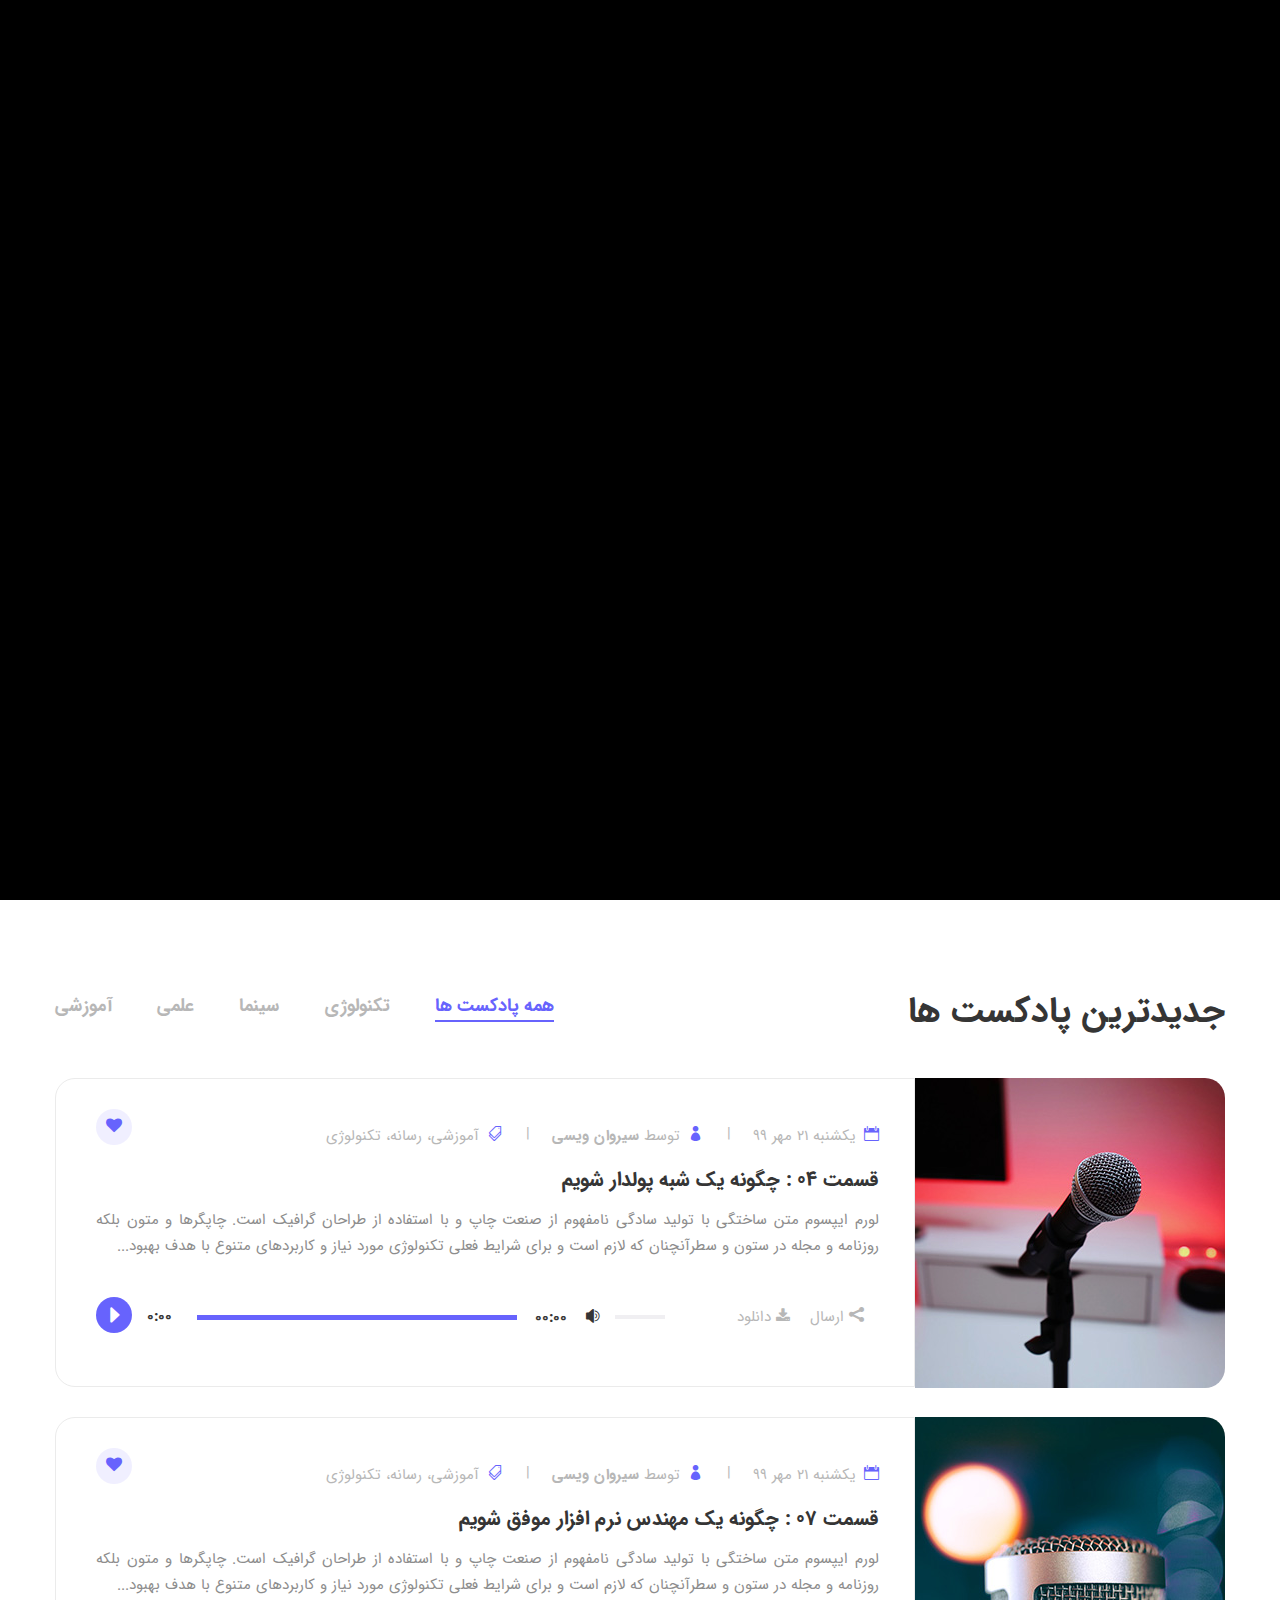
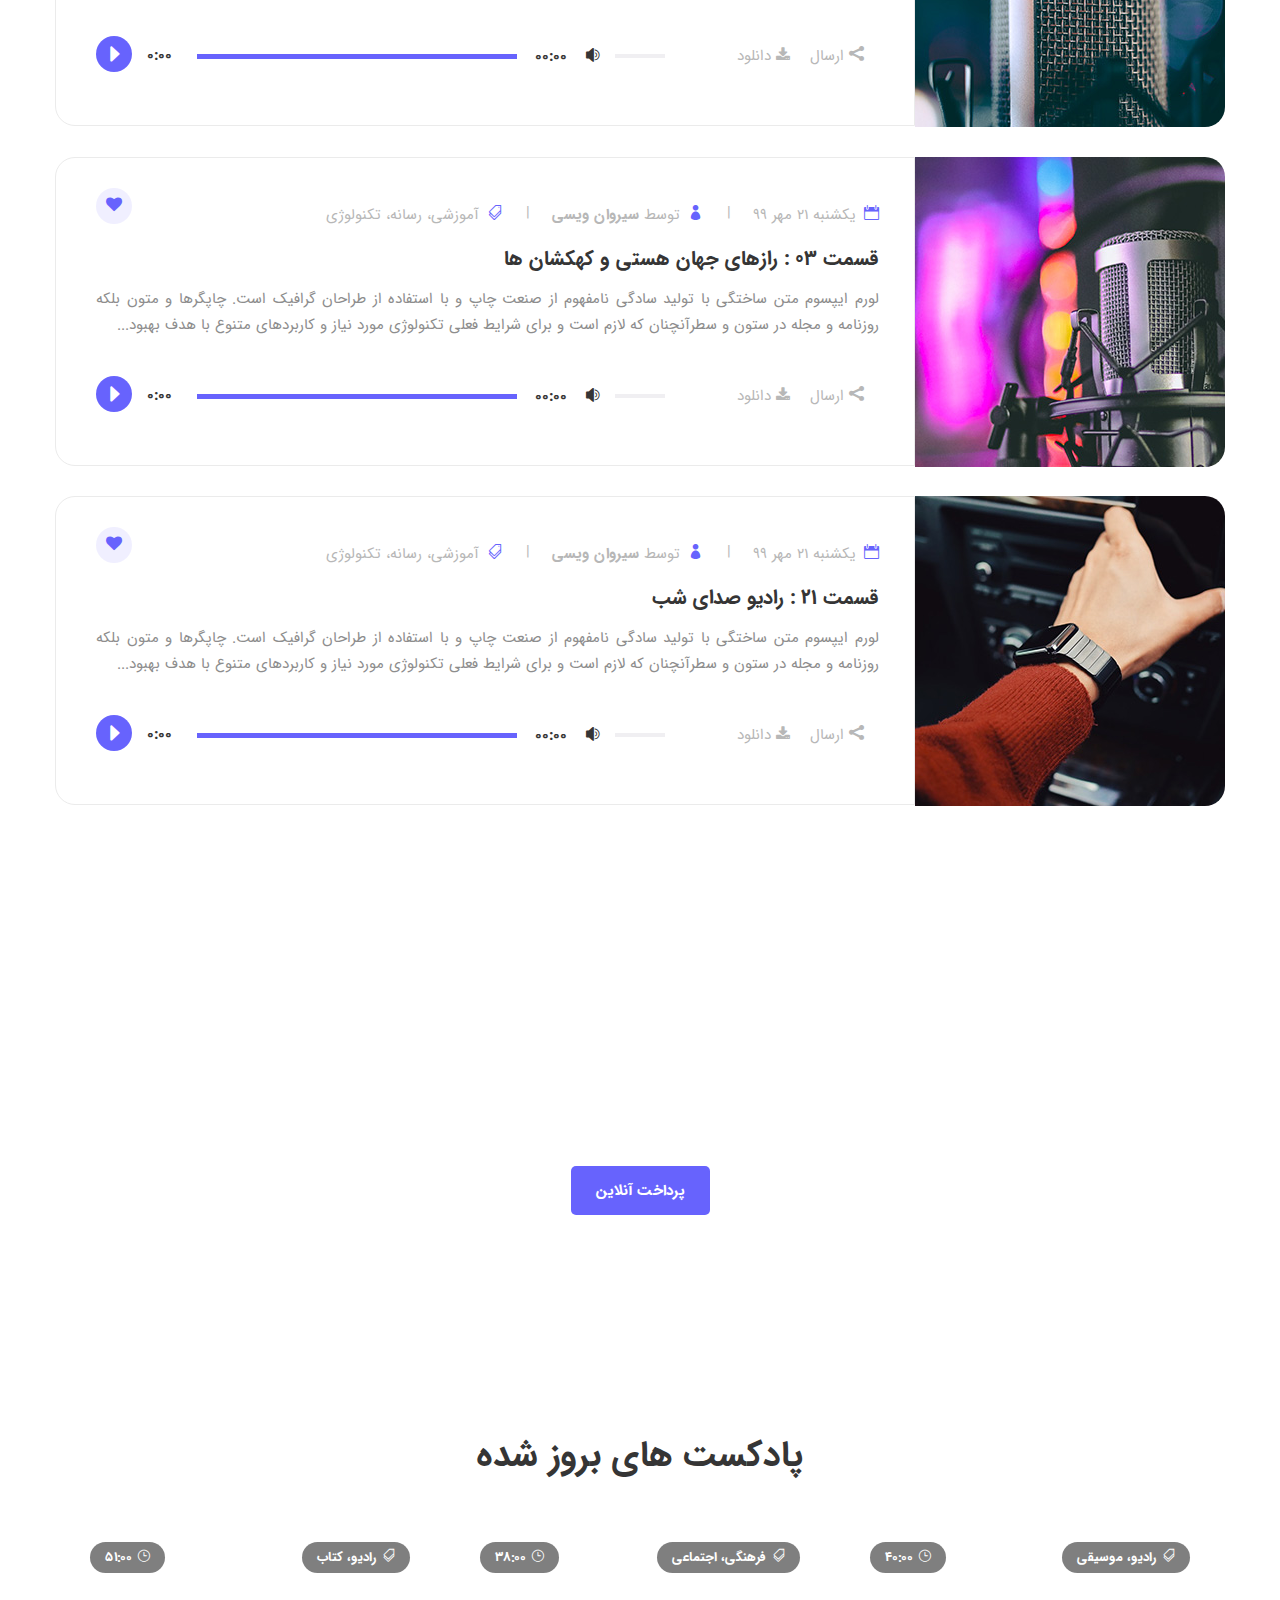
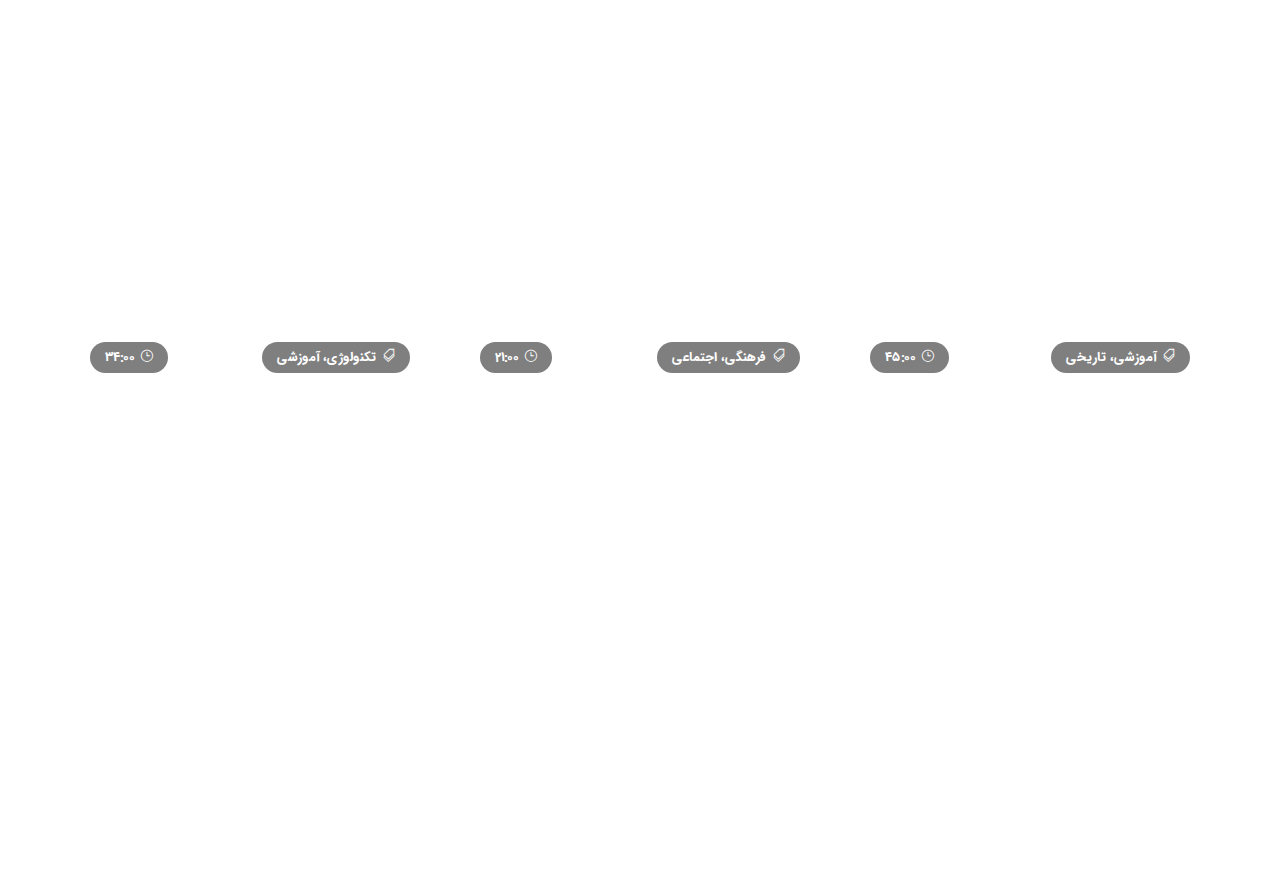
==== commit a863d1a1: "daynamic single padcast" ====
--- a/index.html
+++ b/index.html
@@ -544,65 +544,9 @@
 </section>
 <!-- Episodes Section End -->
 
-<!-- Footer Section Begin -->
-<footer class="footer set-bg" data-setbg="img/footer-bg.jpg">
-    <div class="container">
-        <div class="footer__subscriber">
-            <div class="row">
-                <div class="col-lg-5">
-                    <div class="footer__subscriber__text">
-                        <h3>عضویت رایگان در خبرنامه!</h3>
-                        <p>جهت دریافت جدیدترین پادکست ها مشترک خبرنامه ما شوید.</p>
-                    </div>
-                </div>
-                <div class="col-lg-5 offset-lg-2">
-                    <form action="#" class="footer__subscriber__form">
-                        <input type="text" placeholder="آدرس ایمیل خود را وارد کنید">
-                        <button type="submit" class="site-btn">عضویت</button>
-                    </form>
-                </div>
-            </div>
-        </div>
-        <div class="row">
-            <div class="col-lg-9 col-md-9">
-                <div class="footer__widget">
-                    <div class="footer__logo">
-                        <a href="#"><img src="img/logo.png" alt=""></a>
-                    </div>
-                    <p class="footer__copyright__text">© کپی رایت
-                        <script>
-                            document.write(new Date().getFullYear());
-                        </script>
-                         - تمامی حقوق محفوظ است.
-                    </p>
-                </div>
-            </div>
-            <div class="col-lg-3 col-md-3">
-                <div class="footer__social">
-                    <a href="#"><i class="fa fa-facebook"></i></a>
-                    <a href="#"><i class="fa fa-twitter"></i></a>
-                    <a href="#"><i class="fa fa-pinterest"></i></a>
-                    <a href="#"><i class="fa fa-instagram"></i></a>
-                    <a href="#"><i class="fa fa-youtube-play"></i></a>
-                </div>
-            </div>
-        </div>
-    </div>
-</footer>
-<!-- Footer Section End -->
-
-<!-- Js Plugins -->
-<script src="js/jquery-3.3.1.min.js"></script>
-<script src="js/bootstrap.min.js"></script>
-<script src="js/jquery.magnific-popup.min.js"></script>
-<script src="js/mixitup.min.js"></script>
-<script src="js/jquery.slicknav.js"></script>
-<script src="js/owl.carousel.min.js"></script>
-<script src="js/main.js"></script>
-
-<!-- Music Plugin -->
-<script src="js/jquery.jplayer.min.js"></script>
-<script src="js/jplayerInit.js"></script>
+
+
+
 </body>
 
 </html>